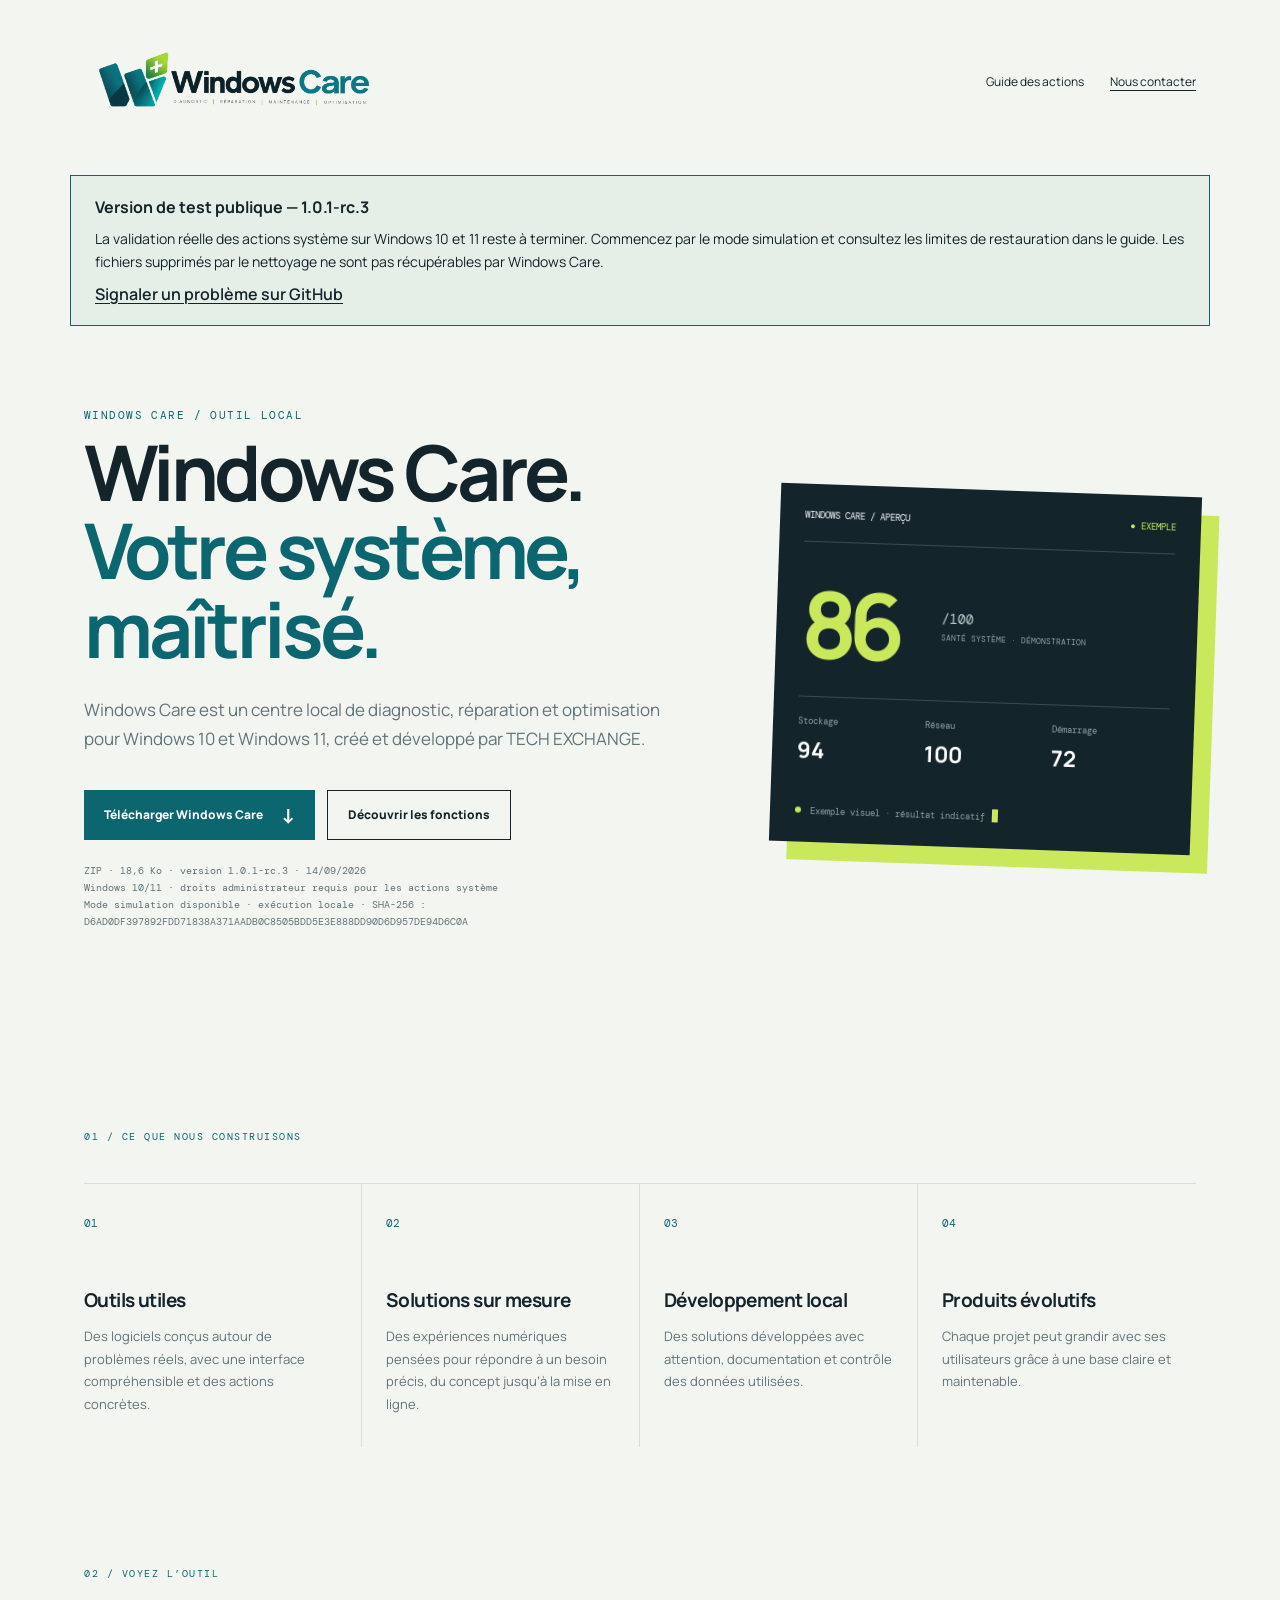
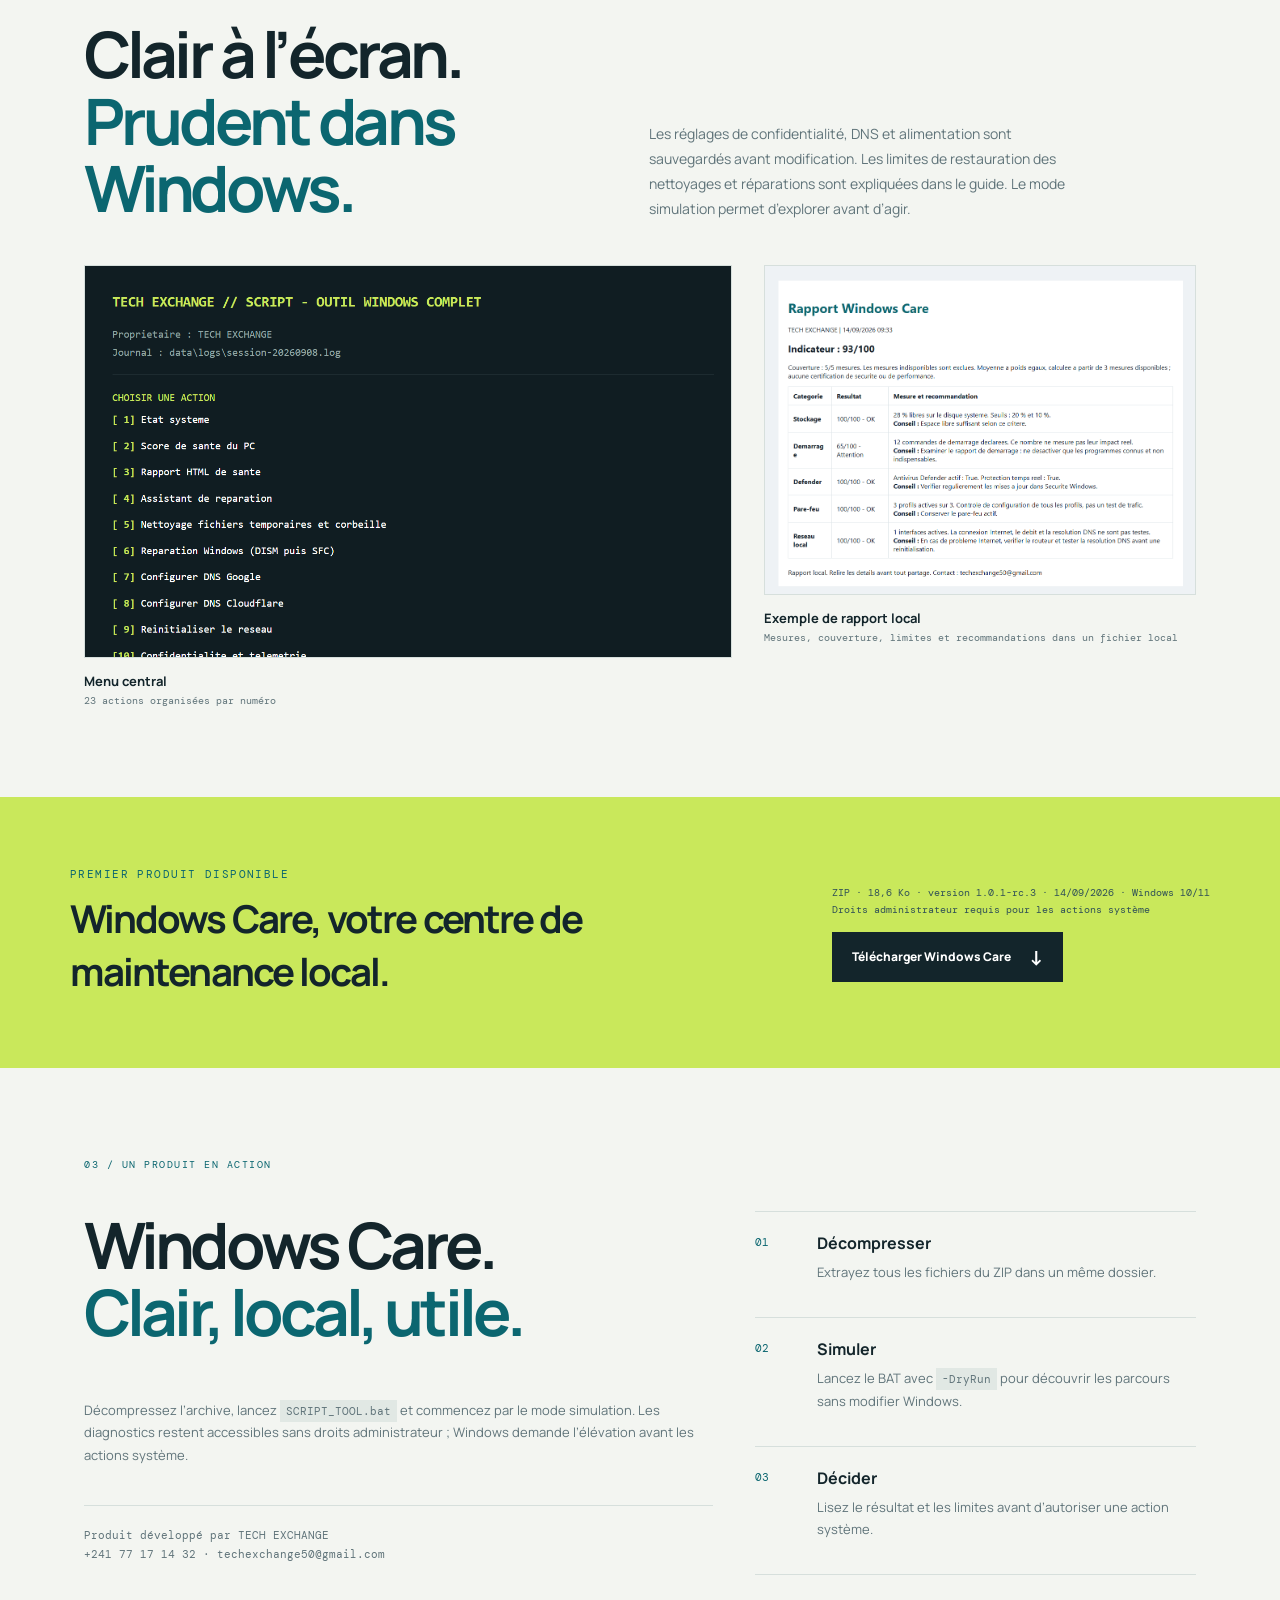
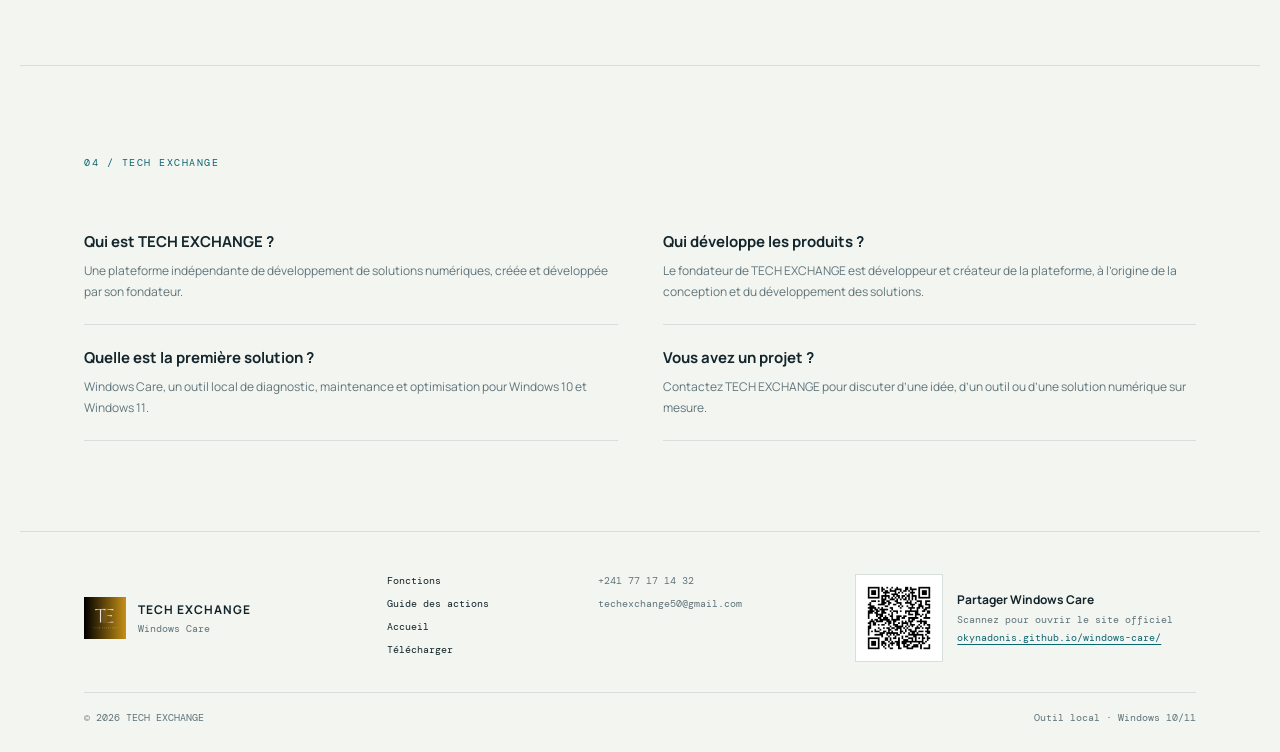
==== site/index.html @ 1942bf53 "Fiabiliser les parcours et publier Windows Care rc.3" ====
<!doctype html>
<html lang="fr">
<head>
  <meta charset="utf-8">
  <meta name="viewport" content="width=device-width, initial-scale=1">
  <meta name="description" content="TECH EXCHANGE, plateforme de developpement de solutions numeriques creee par un developpeur independant.">
  <link rel="icon" type="image/png" href="assets/TE.png">
  <title>Windows Care | TECH EXCHANGE</title>
  <link rel="stylesheet" href="styles.css">
</head>
<body>
  <header class="topbar">
    <a class="brand app-brand" href="#top" aria-label="Windows Care accueil"><img class="windows-care-logo" src="assets/windowscarelogobck.png" alt="Windows Care — Diagnostic, réparation, maintenance, optimisation" width="2097" height="750"></a>
    <nav class="top-nav" aria-label="Navigation principale"><a href="guide.html">Guide des actions</a><a class="contact" href="mailto:techexchange50@gmail.com">Nous contacter</a></nav>
  </header>
  <aside class="release-notice" aria-label="Statut de la version">
    <strong>Version de test publique — 1.0.1-rc.3</strong>
    <p>La validation réelle des actions système sur Windows 10 et 11 reste à terminer. Commencez par le mode simulation et consultez les limites de restauration dans le guide. Les fichiers supprimés par le nettoyage ne sont pas récupérables par Windows Care.</p>
    <a href="https://github.com/OkynAdonis/windows-care/issues/new">Signaler un problème sur GitHub</a>
  </aside>
  <main id="top">
    <section class="hero">
      <div class="hero-copy">
        <p class="eyebrow">Windows Care / outil local</p>
        <h1>Windows Care.<br><em>Votre système, maîtrisé.</em></h1>
        <p class="intro">Windows Care est un centre local de diagnostic, réparation et optimisation pour Windows 10 et Windows 11, créé et développé par TECH EXCHANGE.</p>
        <div class="actions">
          <a class="button primary download-button" href="SCRIPT_TOOL.zip" download data-download>Télécharger Windows Care <span>↓</span></a>
          <a class="button secondary" href="#features">Découvrir les fonctions</a>
        </div>
        <p class="download-meta"><span data-release>ZIP · 18,6 Ko · version 1.0.1-rc.3 · 14/09/2026</span><br>Windows 10/11 · droits administrateur requis pour les actions système<br>Mode simulation disponible · exécution locale · SHA-256 : <code data-sha256>D6AD0DF397892FDD71838A371AADB0C8505BDD5E3E888DD90D6D957DE94D6C0A</code></p>
      </div>
      <div class="dashboard" aria-label="Aperçu du tableau de bord">
        <div class="dash-head"><span>WINDOWS CARE / APERÇU</span><b>● EXEMPLE</b></div>
        <div class="score"><strong data-score="86">86</strong><span>/100<br><small>SANTÉ SYSTÈME · DÉMONSTRATION</small></span></div>
        <div class="metrics"><div><span>Stockage</span><b>94</b></div><div><span>Réseau</span><b>100</b></div><div><span>Démarrage</span><b>72</b></div></div>
        <div class="dash-line"><i></i><span>Exemple visuel · résultat indicatif<b class="console-cursor" aria-hidden="true"></b></span></div>
      </div>
    </section>
    <section id="features" class="section">
      <div class="section-label">01 / Ce que nous construisons</div>
      <div class="feature-grid">
        <article><span class="number">01</span><h2>Outils utiles</h2><p>Des logiciels conçus autour de problèmes réels, avec une interface compréhensible et des actions concrètes.</p></article>
        <article><span class="number">02</span><h2>Solutions sur mesure</h2><p>Des expériences numériques pensées pour répondre à un besoin précis, du concept jusqu’à la mise en ligne.</p></article>
        <article><span class="number">03</span><h2>Développement local</h2><p>Des solutions développées avec attention, documentation et contrôle des données utilisées.</p></article>
        <article><span class="number">04</span><h2>Produits évolutifs</h2><p>Chaque projet peut grandir avec ses utilisateurs grâce à une base claire et maintenable.</p></article>
      </div>
    </section>
      <section class="section screenshots reveal">
      <div class="section-label">02 / Voyez l’outil</div>
      <div class="section-intro"><h2>Clair à l’écran.<br><em>Prudent dans Windows.</em></h2><p>Les réglages de confidentialité, DNS et alimentation sont sauvegardés avant modification. Les limites de restauration des nettoyages et réparations sont expliquées dans le guide. Le mode simulation permet d’explorer avant d’agir.</p></div>
      <div class="shots-grid">
        <figure class="shot shot-menu"><img src="assets/tool-menu.png" alt="Capture du menu vertical SCRIPT - Outil Windows"><figcaption><b>Menu central</b><span>23 actions organisées par numéro</span></figcaption></figure>
        <figure class="shot shot-report"><img src="assets/report-preview.png" alt="Exemple de rapport Windows Care affichant cinq mesures, un indicateur de 93 sur 100 et des recommandations" width="1063" height="819" loading="lazy" decoding="async"><figcaption><b>Exemple de rapport local</b><span>Mesures, couverture, limites et recommandations dans un fichier local</span></figcaption></figure>
      </div>
    </section>
    <section class="download-band">
      <div><p class="eyebrow">Premier produit disponible</p><h2>Windows Care, votre centre de maintenance local.</h2></div>
      <div><p class="download-meta dark-meta"><span data-release>ZIP · 18,6 Ko · version 1.0.1-rc.3 · 14/09/2026</span> · Windows 10/11<br>Droits administrateur requis pour les actions système</p><a class="button primary download-button" href="SCRIPT_TOOL.zip" download data-download>Télécharger Windows Care <span>↓</span></a></div>
    </section>
      <section class="section details reveal">
      <div class="section-label">03 / Un produit en action</div>
      <div class="details-content"><div><h2>Windows Care.<br><em>Clair, local, utile.</em></h2><p>Décompressez l’archive, lancez <code>SCRIPT_TOOL.bat</code> et commencez par le mode simulation. Les diagnostics restent accessibles sans droits administrateur ; Windows demande l’élévation avant les actions système.</p><p class="small">Produit développé par TECH EXCHANGE<br>+241 77 17 14 32 · techexchange50@gmail.com</p></div><ol class="start-steps" aria-label="Démarrer Windows Care en trois étapes"><li><span>01</span><div><strong>Décompresser</strong><p>Extrayez tous les fichiers du ZIP dans un même dossier.</p></div></li><li><span>02</span><div><strong>Simuler</strong><p>Lancez le BAT avec <code>-DryRun</code> pour découvrir les parcours sans modifier Windows.</p></div></li><li><span>03</span><div><strong>Décider</strong><p>Lisez le résultat et les limites avant d’autoriser une action système.</p></div></li></ol></div>
    </section>
    <section class="section faq">
      <div class="section-label">04 / TECH EXCHANGE</div>
      <div class="faq-grid">
        <div><h3>Qui est TECH EXCHANGE ?</h3><p>Une plateforme indépendante de développement de solutions numériques, créée et développée par son fondateur.</p></div>
        <div><h3>Qui développe les produits ?</h3><p>Le fondateur de TECH EXCHANGE est développeur et créateur de la plateforme, à l’origine de la conception et du développement des solutions.</p></div>
        <div><h3>Quelle est la première solution ?</h3><p>Windows Care, un outil local de diagnostic, maintenance et optimisation pour Windows 10 et Windows 11.</p></div>
        <div><h3>Vous avez un projet ?</h3><p>Contactez TECH EXCHANGE pour discuter d’une idée, d’un outil ou d’une solution numérique sur mesure.</p></div>
      </div>
    </section>
  </main>
    <footer><div class="footer-brand"><img src="assets/TE.png" alt="Logo TECH EXCHANGE"><div><strong>TECH EXCHANGE</strong><span>Windows Care</span></div></div><div class="footer-links"><a href="#features">Fonctions</a><a href="guide.html">Guide des actions</a><a href="#top">Accueil</a><a href="SCRIPT_TOOL.zip" download>Télécharger</a></div><div class="footer-contact"><a href="tel:+24177171432">+241 77 17 14 32</a><a href="mailto:techexchange50@gmail.com">techexchange50@gmail.com</a></div><div class="footer-qr"><a href="https://okynadonis.github.io/windows-care/" aria-label="Ouvrir le site officiel Windows Care"><img src="assets/windows-care-qr.png" alt="QR code vers le site officiel Windows Care" width="1000" height="1000" loading="lazy" decoding="async"></a><div><strong>Partager Windows Care</strong><span>Scannez pour ouvrir le site officiel</span><a href="https://okynadonis.github.io/windows-care/">okynadonis.github.io/windows-care/</a></div></div><div class="footer-bottom"><span>© 2026 TECH EXCHANGE</span><span>Outil local · Windows 10/11</span></div></footer>
    <script src="motion.js"></script>
</body>
</html>
---- site/styles.css ----
@import url('https://fonts.googleapis.com/css2?family=DM+Mono:wght@400;500&family=Manrope:wght@400;500;600;700;800&display=swap');

:root { --ink:#13252b; --muted:#60747a; --paper:#f3f5f1; --white:#fff; --teal:#0b6670; --lime:#c9e85b; --line:#d6dfdc; }
.release-notice { max-width:1140px; margin:12px auto; padding:20px 24px; border:1px solid var(--teal); background:#e6eee8; color:var(--ink); box-sizing:border-box; }
.release-notice p { font-size:14px; line-height:1.6; margin:10px 0; }
.release-notice a { font-weight:600; text-underline-offset:3px; }
@media (max-width:1240px) { .release-notice { margin:12px 5vw; } }
* { box-sizing:border-box; }
html { scroll-behavior:smooth; }
body { margin:0; background:var(--paper); color:var(--ink); font-family:Manrope, sans-serif; }
a { color:inherit; }
a:focus-visible, .button:focus-visible { outline:3px solid var(--ink); outline-offset:4px; box-shadow:0 0 0 3px var(--paper); }
.topbar { align-items:center; display:flex; justify-content:space-between; margin:auto; max-width:1240px; padding:28px 5vw; }
.brand { align-items:center; display:flex; font-size:13px; font-weight:800; gap:10px; letter-spacing:.08em; text-decoration:none; }
.app-brand { letter-spacing:.02em; }
.brand img { height:34px; object-fit:cover; width:34px; }
.app-brand { max-width:100%; }
.app-brand .windows-care-logo { display:block; width:300px; max-width:100%; height:auto; object-fit:contain; }
@media (max-width:470px) { .app-brand .windows-care-logo { width:240px; } }
.contact { border-bottom:1px solid var(--ink); font-size:12px; text-decoration:none; }
.top-nav { align-items:center; display:flex; gap:26px; }
.top-nav a { font-size:12px; text-decoration:none; }
.hero { align-items:center; display:grid; gap:8vw; grid-template-columns:minmax(0,1.05fr) minmax(300px,.75fr); margin:auto; max-width:1240px; min-height:680px; padding:70px 5vw 110px; }
.eyebrow, .section-label, .meta, code { font-family:'DM Mono', monospace; }
.eyebrow { color:var(--teal); font-size:11px; letter-spacing:.13em; text-transform:uppercase; }
h1, h2, p { margin-top:0; }
h1 { font-size:clamp(42px,6vw,82px); letter-spacing:-.05em; line-height:1.02; margin-bottom:28px; }
em { color:var(--teal); font-style:normal; }
.intro { color:var(--muted); font-size:17px; line-height:1.7; max-width:590px; }
.actions { display:flex; flex-wrap:wrap; gap:12px; margin:36px 0 22px; }
.button { align-items:center; display:inline-flex; font-size:12px; font-weight:800; gap:18px; justify-content:center; min-height:50px; max-width:100%; padding:12px 20px; text-align:center; text-decoration:none; overflow-wrap:anywhere; }
.button span { font-size:20px; line-height:0; }
.primary { background:var(--teal); color:var(--white); }
.primary:hover { background:#084d55; }
.secondary { border:1px solid var(--ink); }
.meta { color:var(--muted); font-size:10px; }
.download-meta { color:var(--muted); font-family:'DM Mono',monospace; font-size:10px; line-height:1.7; margin:16px 0 0; }
.dark-meta { color:#315157; margin:0 0 14px; }
.dashboard { background:var(--ink); box-shadow:18px 18px 0 var(--lime); color:var(--white); padding:25px; transform:rotate(2deg); }
.dashboard { animation: dashboard-in 900ms cubic-bezier(.2,.8,.2,1) both; }
.dash-head { border-bottom:1px solid #ffffff2b; display:flex; font-family:'DM Mono',monospace; font-size:9px; justify-content:space-between; padding-bottom:20px; }
.dash-head b { color:var(--lime); font-weight:400; }
.score { align-items:center; display:flex; gap:15px; padding:45px 0 35px; }
.score strong { color:var(--lime); font-size:92px; letter-spacing:-.1em; line-height:.8; }
.score strong { min-width:125px; }
.score span { color:#cad9d7; font-family:'DM Mono',monospace; font-size:13px; line-height:1.3; }
.score small { color:#8ba1a0; font-size:8px; }
.metrics { border-top:1px solid #ffffff2b; display:grid; gap:10px; grid-template-columns:repeat(3,1fr); padding-top:18px; }
.metrics div { display:flex; flex-direction:column; gap:8px; }
.metrics span, .dash-line { color:#8ba1a0; font-family:'DM Mono',monospace; font-size:9px; }
.metrics b { color:#fff; font-size:22px; }
.dash-line { align-items:center; display:flex; gap:9px; padding-top:38px; }
.dash-line i { background:var(--lime); border-radius:50%; height:6px; width:6px; }
.dash-line i { animation: signal 1.8s ease-in-out infinite; }
.console-cursor { animation:cursor-blink 1s steps(1) infinite; background:var(--lime); display:inline-block; height:13px; margin-left:7px; vertical-align:-2px; width:6px; }
.download-button.download-started { background:var(--ink); box-shadow:0 0 0 4px #c9e85b66; }
.js-motion .reveal { opacity:0; transform:translateY(24px); transition:opacity 700ms ease var(--reveal-delay, 0ms), transform 700ms ease var(--reveal-delay, 0ms); }
.js-motion .reveal.is-visible { opacity:1; transform:none; }
.button, .feature-grid article, .shot, .faq-grid div { transition:transform 320ms ease, border-color 320ms ease, background-color 320ms ease, color 320ms ease; }
.button:hover { transform:translateY(-3px); }
.feature-grid article { background:transparent; color:var(--ink); }
.feature-grid article:hover { border-color:transparent; transform:translateY(-5px); }
.feature-grid article:hover h2, .feature-grid article:hover p, .feature-grid article:hover .number { color:inherit; }
.feature-grid article:nth-child(1):hover { background:var(--teal); color:var(--white); }
.feature-grid article:nth-child(2):hover { background:var(--lime); color:var(--ink); }
.feature-grid article:nth-child(3):hover { background:var(--ink); color:var(--white); }
.feature-grid article:nth-child(4):hover { background:#e4b98a; color:var(--ink); }
.shot:hover { transform:translateY(-5px); }
.faq-grid div:hover { border-color:var(--teal); }
@keyframes dashboard-in { from { opacity:0; transform:translateY(22px) rotate(6deg); } to { opacity:1; transform:rotate(2deg); } }
@keyframes signal { 0%,100% { box-shadow:0 0 0 0 #c9e85b66; } 50% { box-shadow:0 0 0 7px #c9e85b00; } }
@keyframes cursor-blink { 0%,45% { opacity:1; } 46%,100% { opacity:0; } }
@keyframes score-fill { from { opacity:.4; } to { opacity:1; } }
.section { margin:auto; max-width:1240px; padding:90px 5vw; }
.section-label { color:var(--teal); font-size:10px; letter-spacing:.15em; margin-bottom:40px; text-transform:uppercase; }
.feature-grid { border-top:1px solid var(--line); display:grid; grid-template-columns:repeat(4,1fr); }
.feature-grid article { border-right:1px solid var(--line); min-height:230px; padding:26px 24px 18px 0; }
.feature-grid article:not(:first-child) { padding-left:24px; }
.feature-grid article:last-child { border:0; }
.number { color:var(--teal); font-family:'DM Mono',monospace; font-size:11px; }
.feature-grid h2 { font-size:19px; letter-spacing:-.03em; margin:55px 0 12px; }
.feature-grid p, .details p { color:var(--muted); font-size:13px; line-height:1.75; }
.screenshots { padding-top:30px; }
.section-intro { align-items:end; display:grid; gap:10vw; grid-template-columns:.8fr 1fr; margin-bottom:44px; }
.section-intro h2 { font-size:clamp(34px,5vw,64px); letter-spacing:-.06em; line-height:1.05; margin:0; }
.section-intro p { color:var(--muted); font-size:14px; line-height:1.8; margin:0; max-width:440px; }
.shots-grid { align-items:start; display:grid; gap:32px; grid-template-columns:1.2fr .8fr; }
.shot { margin:0; }
.shot img { background:var(--ink); border:1px solid var(--line); display:block; height:auto; width:100%; }
.shot-menu img { aspect-ratio:1.65; object-fit:cover; object-position:top; }
.shot-report img { aspect-ratio:1.31; object-fit:cover; object-position:top; }
.shot figcaption { display:flex; flex-direction:column; gap:4px; padding-top:14px; }
.shot figcaption b { font-size:13px; }
.shot figcaption span { color:var(--muted); font-family:'DM Mono',monospace; font-size:10px; }
.download-band { align-items:center; background:var(--lime); display:flex; gap:30px; justify-content:space-between; padding:70px max(5vw,calc((100% - 1140px)/2)); }
.download-band h2 { font-size:clamp(24px,3vw,40px); letter-spacing:-.05em; margin:0; max-width:650px; }
.download-band .primary { background:var(--ink); }
.download-band .download-meta { max-width:390px; }
.details { display:block; }
.details-content { display:grid; gap:42px; grid-template-columns:minmax(0,1fr) minmax(210px,.7fr); }
.details h2 { font-size:clamp(34px,5vw,64px); letter-spacing:-.06em; line-height:1.05; }
.details code { background:#e1e8e4; font-size:11px; padding:4px 6px; }
.details .small { border-top:1px solid var(--line); font-family:'DM Mono',monospace; font-size:11px; margin-top:38px; padding-top:20px; }
.start-steps { display:grid; gap:0; list-style:none; margin:0; padding:0; }
.start-steps li { align-items:start; border-top:1px solid var(--line); display:grid; gap:18px; grid-template-columns:44px 1fr; padding:20px 0; }
.start-steps li:last-child { border-bottom:1px solid var(--line); }
.start-steps > li > span { color:var(--teal); font-family:'DM Mono',monospace; font-size:11px; padding-top:3px; }
.start-steps strong { font-size:16px; }
.start-steps p { margin:7px 0 0; }
.faq { border-top:1px solid var(--line); }
.faq-grid { display:grid; gap:0 45px; grid-template-columns:1fr 1fr; }
.faq-grid div { border-bottom:1px solid var(--line); padding:22px 0; }
.faq-grid h3 { font-size:15px; margin:0 0 9px; }
.faq-grid p { color:var(--muted); font-size:12px; line-height:1.7; margin:0; }
.guide-hero { margin:auto; max-width:1240px; padding:95px 5vw 80px; }
.guide-hero h1 { max-width:850px; }
.guide-hero > p:not(.eyebrow) { color:var(--muted); font-size:16px; line-height:1.8; max-width:640px; }
.guide-hero .button { margin-top:18px; }
.guide-list { padding-top:35px; }
.guide-search { align-items:center; border-bottom:1px solid var(--line); display:flex; gap:20px; justify-content:space-between; margin-bottom:26px; padding-bottom:14px; }
.guide-search span { color:var(--teal); font-family:'DM Mono',monospace; font-size:10px; text-transform:uppercase; }
.guide-search input { background:transparent; border:0; color:var(--ink); font:13px Manrope,sans-serif; max-width:370px; outline:0; padding:8px 0; width:100%; }
.guide-search input:focus-visible { outline:2px solid var(--teal); outline-offset:5px; }
[hidden] { display:none !important; }
.search-status { color:var(--muted); font-size:13px; line-height:1.5; }
.action-list { border-top:1px solid var(--line); display:grid; gap:0 40px; grid-template-columns:1fr 1fr; }
.action-card { border-bottom:1px solid var(--line); display:grid; gap:22px; grid-template-columns:50px 1fr; padding:28px 0; }
.action-number { color:var(--teal); font-family:'DM Mono',monospace; font-size:13px; padding-top:4px; }
.action-card h2 { font-size:21px; letter-spacing:-.04em; margin:0 0 9px; }
.action-card p { color:var(--muted); font-size:13px; line-height:1.7; margin:0 0 15px; max-width:470px; }
.action-card small { color:var(--teal); font-family:'DM Mono',monospace; font-size:9px; letter-spacing:.08em; }
footer { border-top:1px solid var(--line); display:grid; font-family:'DM Mono',monospace; font-size:10px; gap:30px; grid-template-columns:1.2fr .8fr 1fr 1.5fr; margin:auto; max-width:1240px; padding:42px 5vw 28px; }
.footer-brand { align-items:center; display:flex; gap:12px; }
.footer-brand img { height:42px; object-fit:cover; width:42px; }
.footer-brand strong, .footer-brand span { display:block; }
.footer-brand strong { font-family:Manrope,sans-serif; font-size:12px; letter-spacing:.08em; }
.footer-brand span { color:var(--muted); margin-top:4px; }
.footer-links, .footer-contact { display:flex; flex-direction:column; gap:10px; }
.footer-links a, .footer-contact a { text-decoration:none; }
.footer-links a:hover, .footer-contact a:hover { color:var(--teal); }
.footer-contact { color:var(--muted); }
.footer-qr { align-items:center; display:flex; gap:14px; min-width:0; }
.footer-qr > a { background:#fff; border:1px solid var(--line); display:block; flex:0 0 88px; padding:5px; }
.footer-qr img { display:block; height:auto; width:100%; }
.footer-qr div { display:flex; flex-direction:column; gap:5px; min-width:0; }
.footer-qr strong { font-family:Manrope,sans-serif; font-size:12px; }
.footer-qr span { color:var(--muted); }
.footer-qr div a { color:var(--teal); overflow-wrap:anywhere; text-underline-offset:3px; }
.footer-bottom { border-top:1px solid var(--line); color:var(--muted); display:flex; grid-column:1 / -1; justify-content:space-between; padding-top:18px; }
@media (max-width:760px) { .top-nav { gap:12px; } .top-nav { flex-wrap:wrap; justify-content:flex-end; } .hero { display:block; min-height:0; padding-top:50px; } .dashboard { margin:70px 12px 20px 0; } .feature-grid { grid-template-columns:1fr 1fr; } .feature-grid article:nth-child(2) { border-right:0; } .feature-grid article:nth-child(3), .feature-grid article:nth-child(4) { border-top:1px solid var(--line); } .feature-grid article:nth-child(3) { padding-left:0; } .section-intro, .shots-grid { display:block; } .section-intro p { margin-top:24px; } .shot + .shot { margin-top:38px; } .download-band, .details { align-items:flex-start; display:block; } .download-band .button { margin-top:28px; } .details { padding-top:65px; } .details-content { display:block; } .guide-hero { padding-top:55px; } .action-list { display:block; } .action-card { grid-template-columns:40px 1fr; } footer { display:block; line-height:2; } .footer-links, .footer-contact, .footer-qr { margin-top:24px; } .footer-bottom { gap:6px; margin-top:24px; } }
@media (max-width:470px) { .topbar { padding-top:20px; } .contact { font-size:10px; } .feature-grid { display:block; } .feature-grid article, .feature-grid article:not(:first-child) { border-bottom:1px solid var(--line); border-right:0; min-height:0; padding:22px 0; } .feature-grid h2 { margin:25px 0 9px; } }
@media (prefers-reduced-motion: reduce) { html { scroll-behavior:auto; } *, *::before, *::after { animation-duration:.01ms !important; animation-iteration-count:1 !important; scroll-behavior:auto !important; transition-duration:.01ms !important; } .reveal { opacity:1; transform:none; } }

.download-meta code { overflow-wrap:anywhere; font-size:10px; }
/* Autoriser les contenus longs a se replier dans les grilles et flexboxes. */
.hero > *, .download-band > *, .action-card > *, footer > *, .topbar > * { min-width:0; }
.topbar { gap:20px; flex-wrap:wrap; }
.top-nav { flex-wrap:wrap; }
.footer-contact a, .details .small, .action-card h2, h1 { overflow-wrap:anywhere; }
@media (max-width:760px) {
  .guide-search { align-items:flex-start; flex-direction:column; gap:8px; }
  .guide-search input { max-width:none; min-width:0; font-size:16px; }
  .footer-bottom { flex-wrap:wrap; }
}
@media (max-width:470px) {
  .dashboard { padding:18px; transform:none; animation:none; box-shadow:8px 8px 0 var(--lime); margin-right:8px; }
  .score { gap:10px; }
  .score strong { font-size:72px; min-width:95px; }
  .dash-head { gap:12px; flex-wrap:wrap; }
  .top-nav a { padding:8px 0; }
}
@media (prefers-reduced-motion: reduce) {
  .js-motion .reveal { opacity:1; transform:none; transition:none; }
  .button:hover, .feature-grid article:hover, .shot:hover { transform:none; }
  .console-cursor, .dash-line i { animation:none; }
}
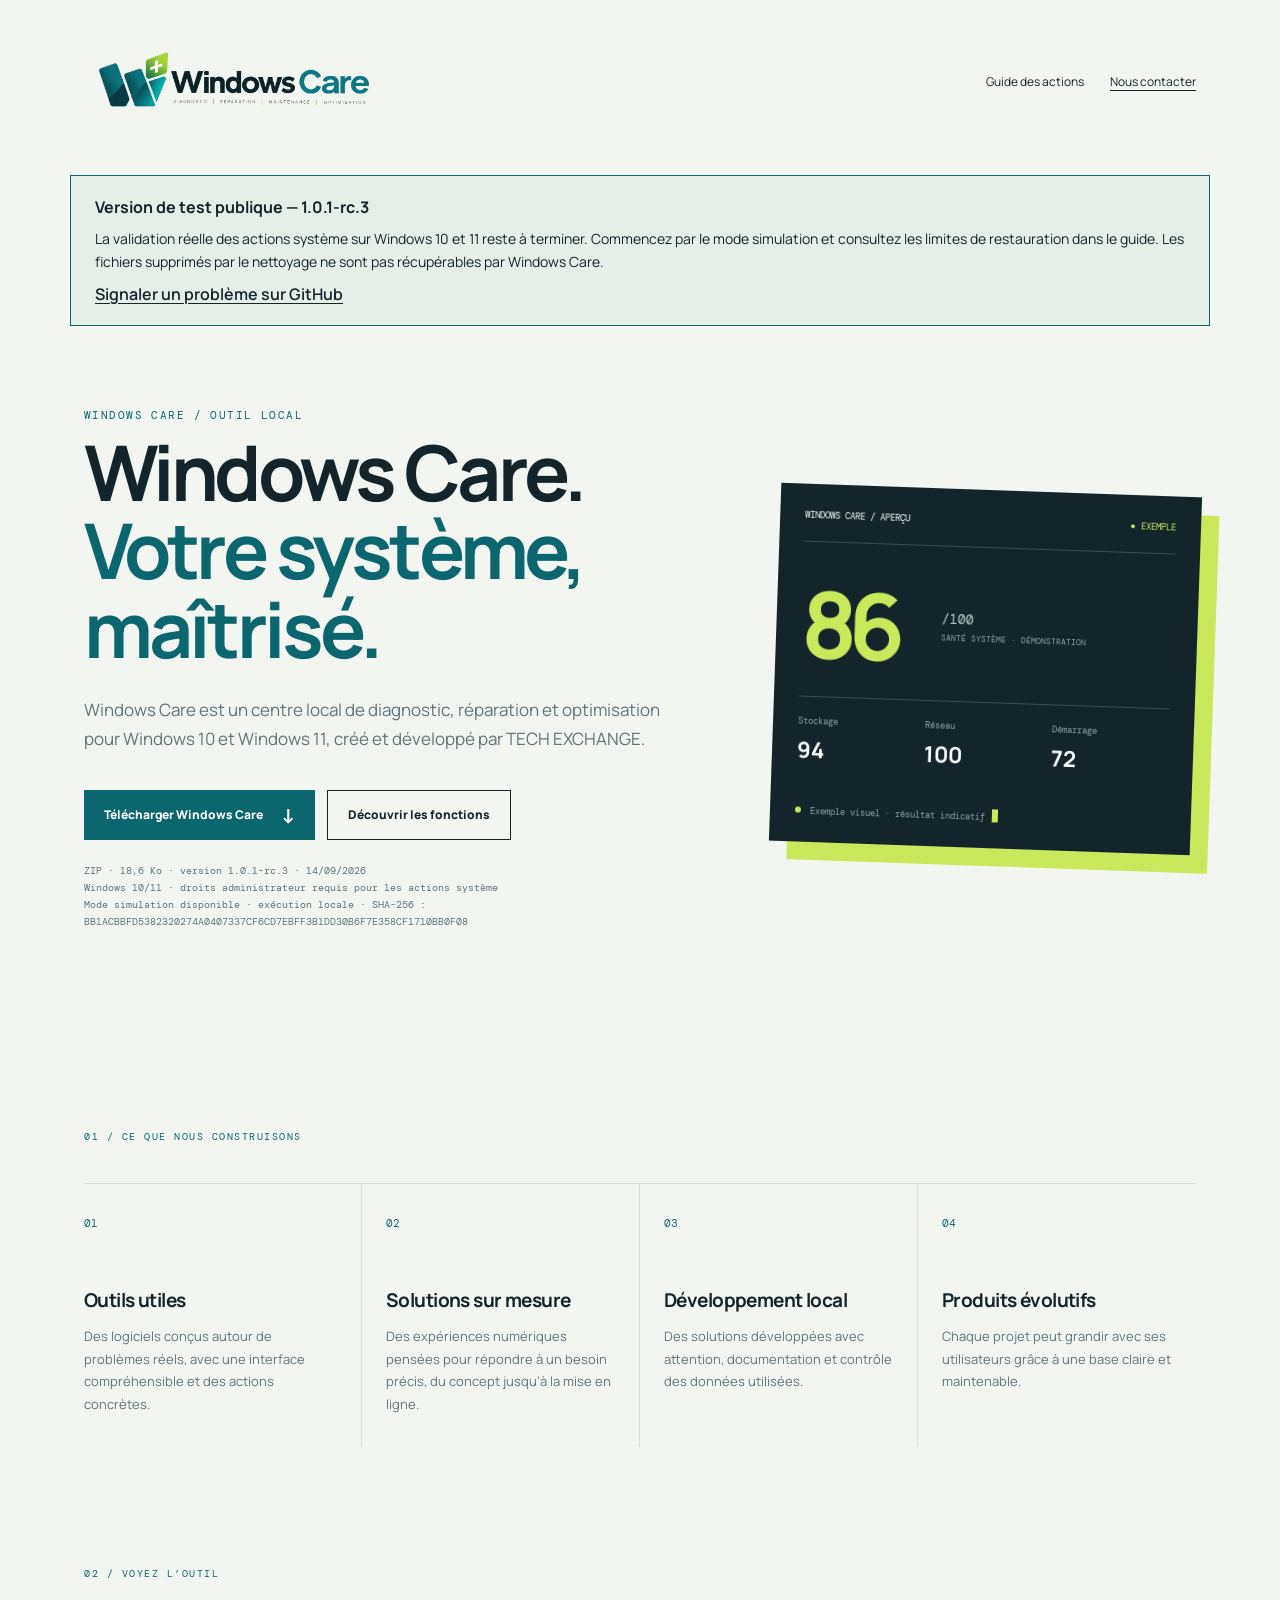
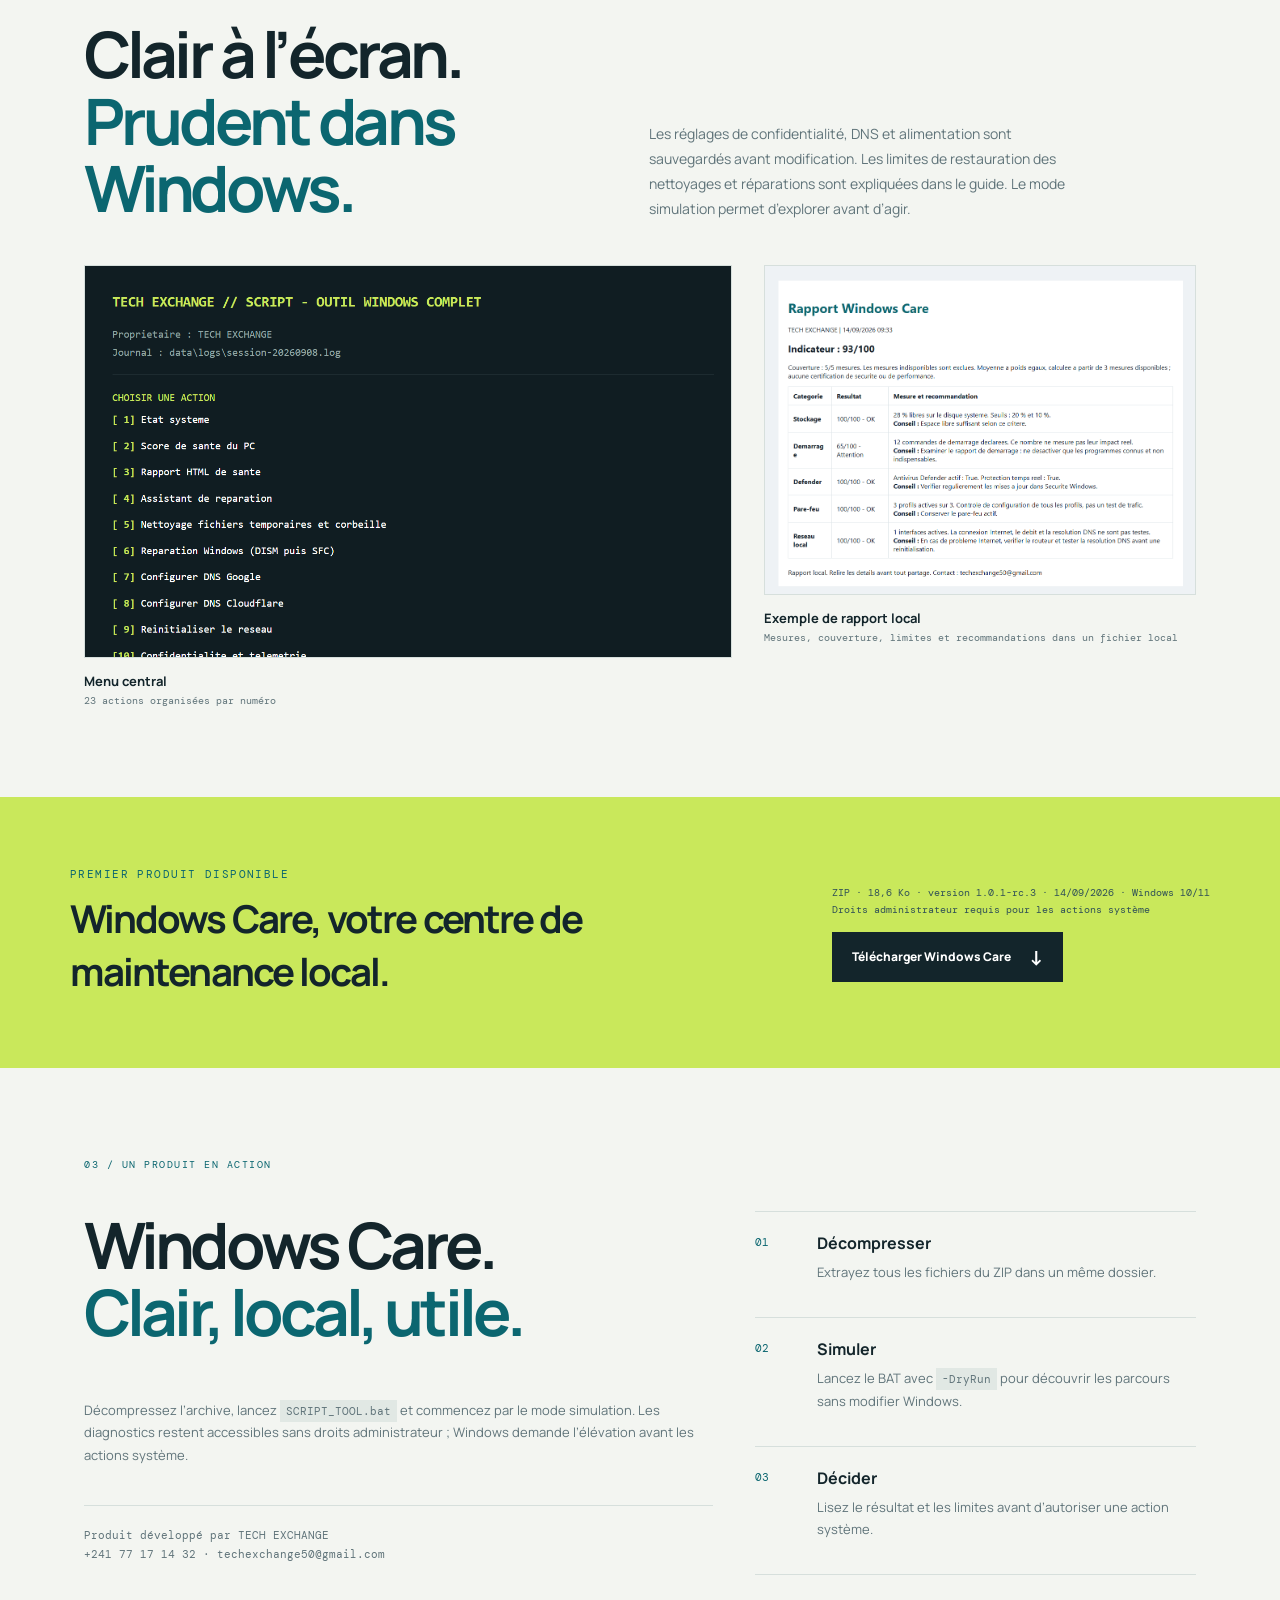
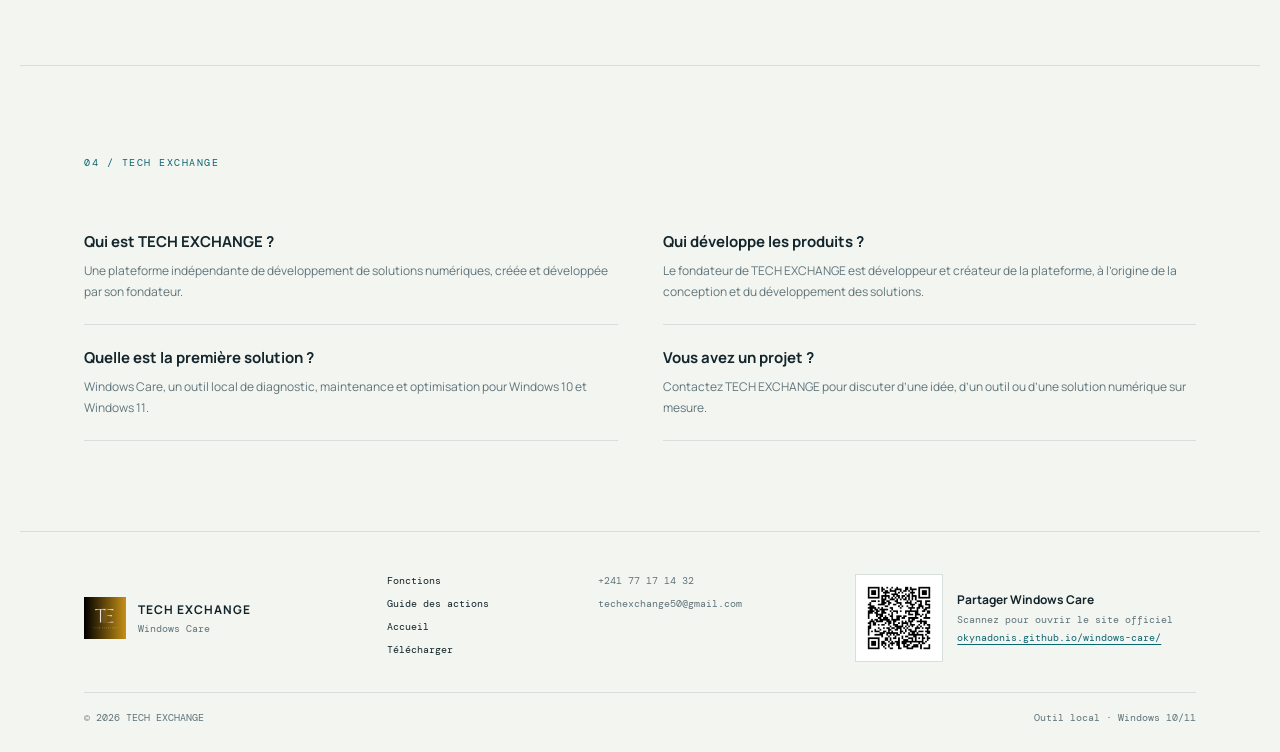
==== commit 253977e0: "Rendre l archive de publication reproductible" ====
--- a/site/index.html
+++ b/site/index.html
@@ -28,7 +28,7 @@
           <a class="button primary download-button" href="SCRIPT_TOOL.zip" download data-download>Télécharger Windows Care <span>↓</span></a>
           <a class="button secondary" href="#features">Découvrir les fonctions</a>
         </div>
-        <p class="download-meta"><span data-release>ZIP · 18,6 Ko · version 1.0.1-rc.3 · 14/09/2026</span><br>Windows 10/11 · droits administrateur requis pour les actions système<br>Mode simulation disponible · exécution locale · SHA-256 : <code data-sha256>D6AD0DF397892FDD71838A371AADB0C8505BDD5E3E888DD90D6D957DE94D6C0A</code></p>
+        <p class="download-meta"><span data-release>ZIP · 18,6 Ko · version 1.0.1-rc.3 · 14/09/2026</span><br>Windows 10/11 · droits administrateur requis pour les actions système<br>Mode simulation disponible · exécution locale · SHA-256 : <code data-sha256>BB1ACBBFD5382320274A0407337CF6CD7EBFF3B1DD30B6F7E358CF1710BB0F08</code></p>
       </div>
       <div class="dashboard" aria-label="Aperçu du tableau de bord">
         <div class="dash-head"><span>WINDOWS CARE / APERÇU</span><b>● EXEMPLE</b></div>
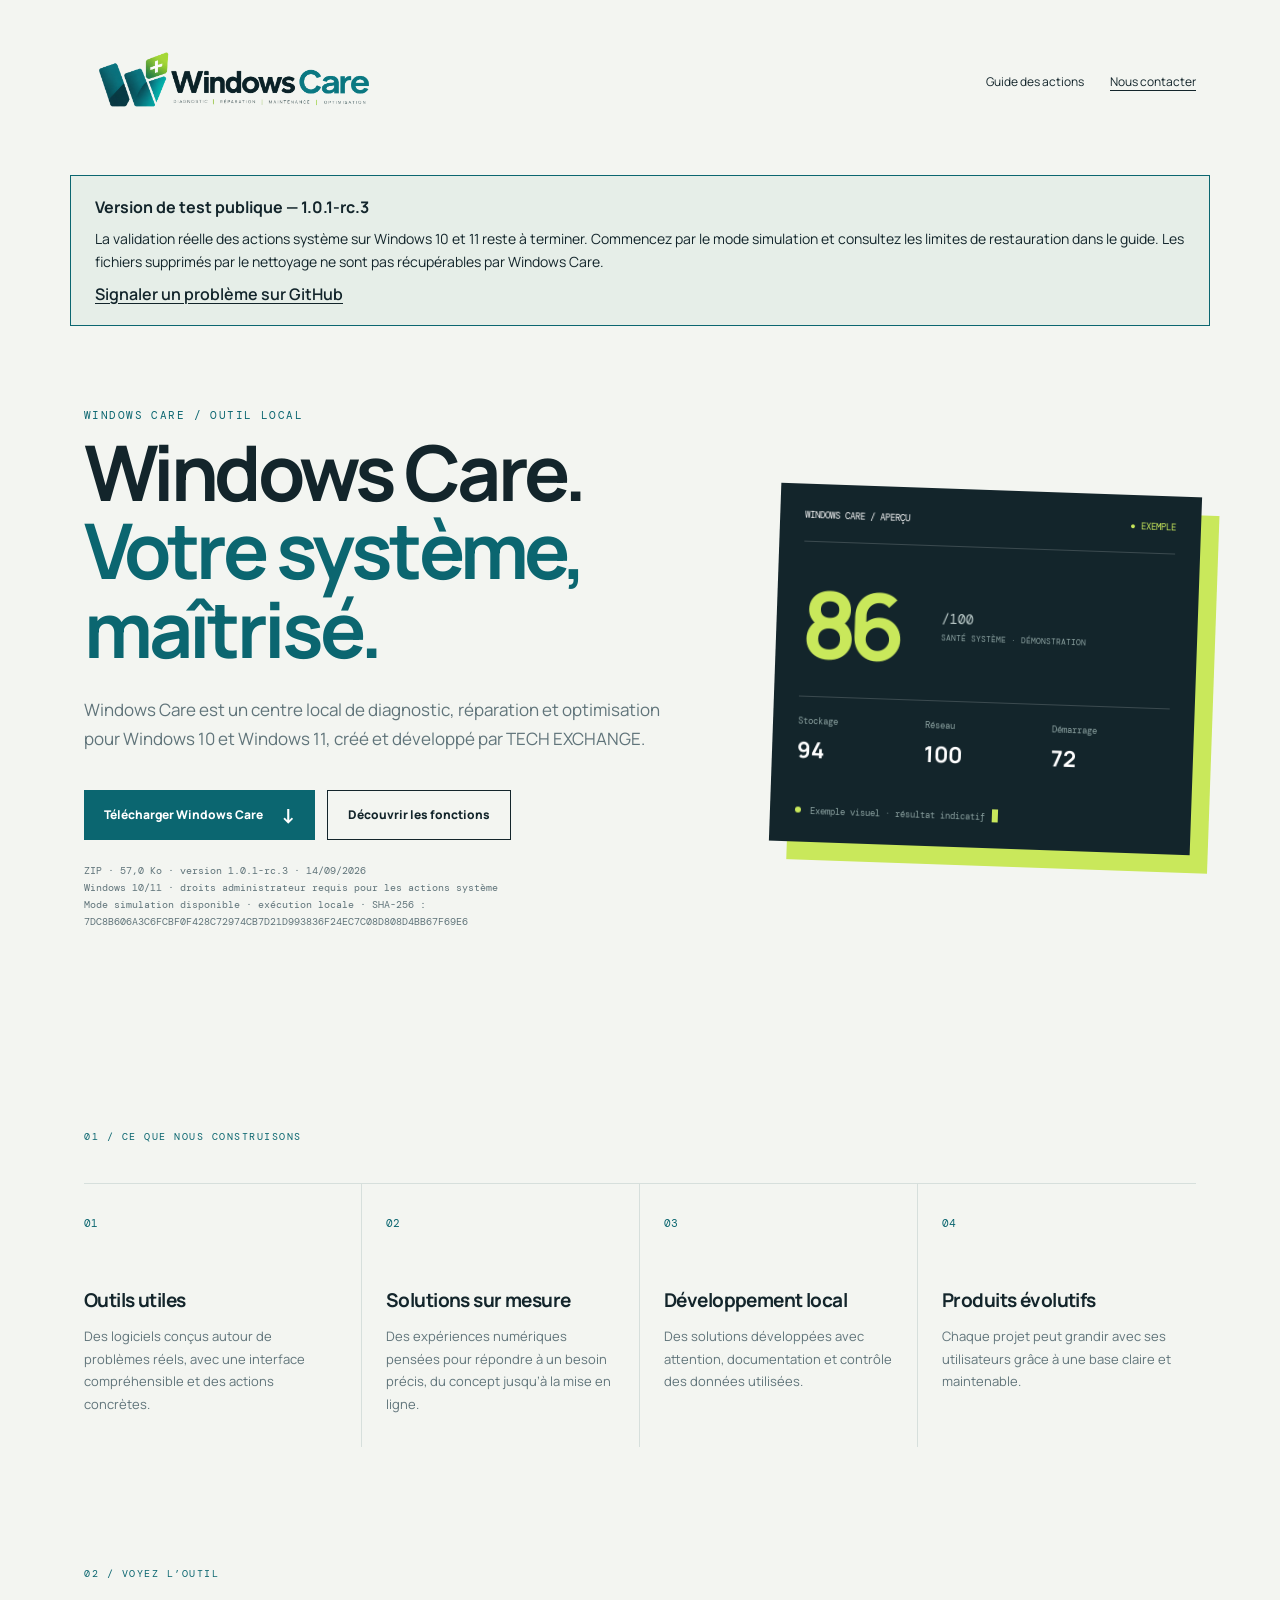
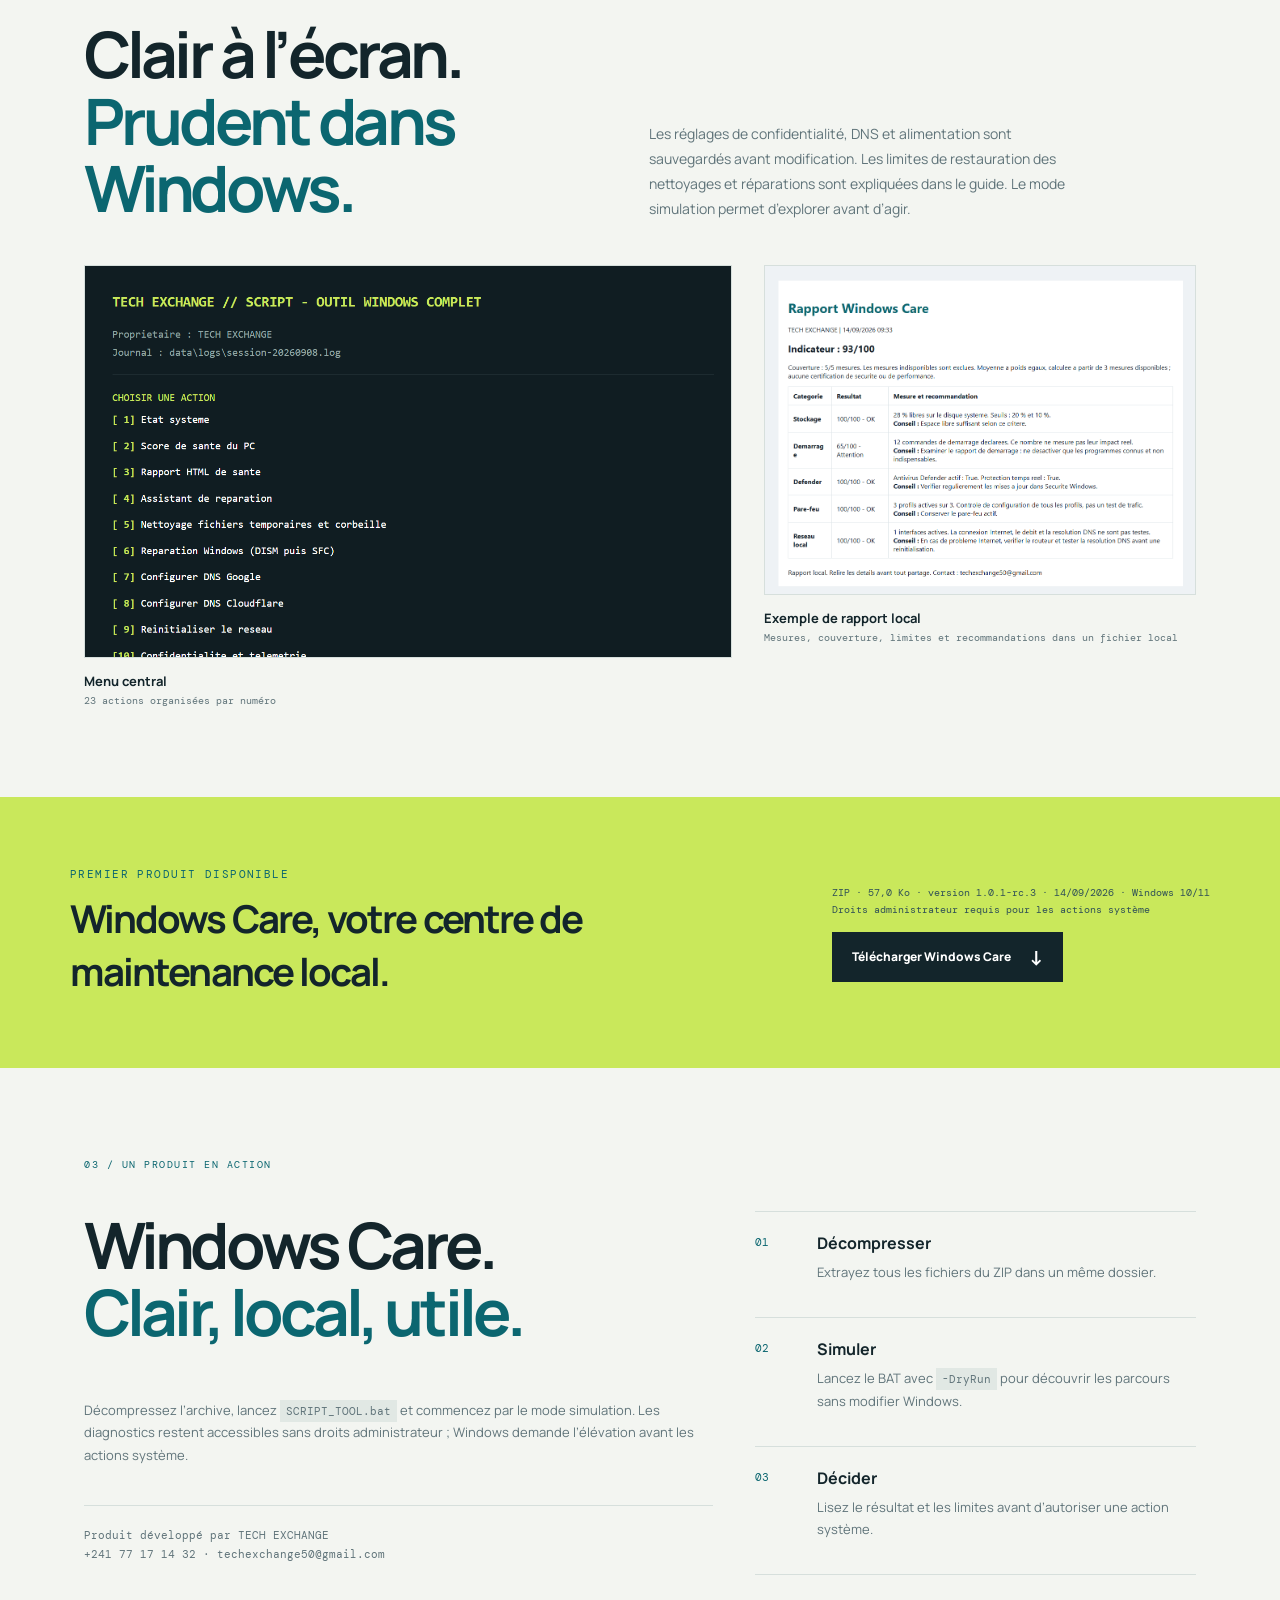
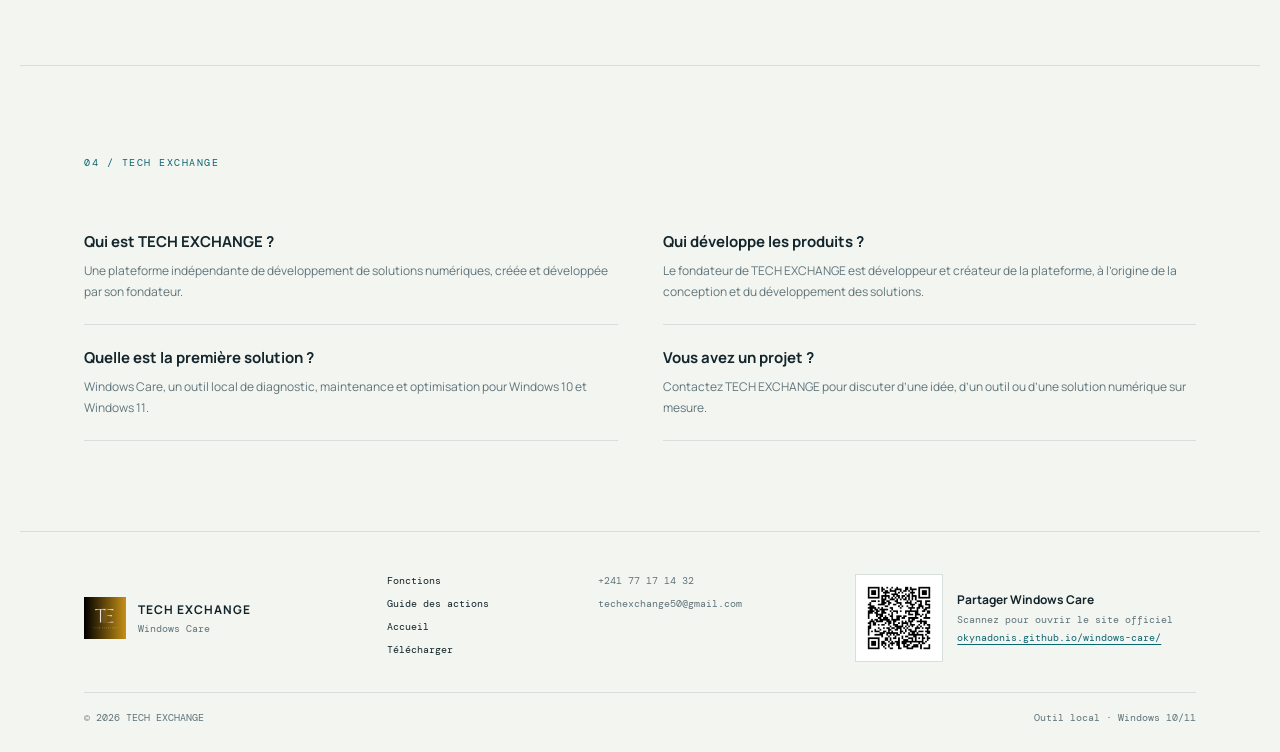
==== commit 966a6988: "Normaliser le paquet sur toutes les machines" ====
--- a/site/index.html
+++ b/site/index.html
@@ -28,7 +28,7 @@
           <a class="button primary download-button" href="SCRIPT_TOOL.zip" download data-download>Télécharger Windows Care <span>↓</span></a>
           <a class="button secondary" href="#features">Découvrir les fonctions</a>
         </div>
-        <p class="download-meta"><span data-release>ZIP · 18,6 Ko · version 1.0.1-rc.3 · 14/09/2026</span><br>Windows 10/11 · droits administrateur requis pour les actions système<br>Mode simulation disponible · exécution locale · SHA-256 : <code data-sha256>BB1ACBBFD5382320274A0407337CF6CD7EBFF3B1DD30B6F7E358CF1710BB0F08</code></p>
+        <p class="download-meta"><span data-release>ZIP · 57,0 Ko · version 1.0.1-rc.3 · 14/09/2026</span><br>Windows 10/11 · droits administrateur requis pour les actions système<br>Mode simulation disponible · exécution locale · SHA-256 : <code data-sha256>7DC8B606A3C6FCBF0F428C72974CB7D21D993836F24EC7C08D808D4BB67F69E6</code></p>
       </div>
       <div class="dashboard" aria-label="Aperçu du tableau de bord">
         <div class="dash-head"><span>WINDOWS CARE / APERÇU</span><b>● EXEMPLE</b></div>
@@ -56,7 +56,7 @@
     </section>
     <section class="download-band">
       <div><p class="eyebrow">Premier produit disponible</p><h2>Windows Care, votre centre de maintenance local.</h2></div>
-      <div><p class="download-meta dark-meta"><span data-release>ZIP · 18,6 Ko · version 1.0.1-rc.3 · 14/09/2026</span> · Windows 10/11<br>Droits administrateur requis pour les actions système</p><a class="button primary download-button" href="SCRIPT_TOOL.zip" download data-download>Télécharger Windows Care <span>↓</span></a></div>
+      <div><p class="download-meta dark-meta"><span data-release>ZIP · 57,0 Ko · version 1.0.1-rc.3 · 14/09/2026</span> · Windows 10/11<br>Droits administrateur requis pour les actions système</p><a class="button primary download-button" href="SCRIPT_TOOL.zip" download data-download>Télécharger Windows Care <span>↓</span></a></div>
     </section>
       <section class="section details reveal">
       <div class="section-label">03 / Un produit en action</div>
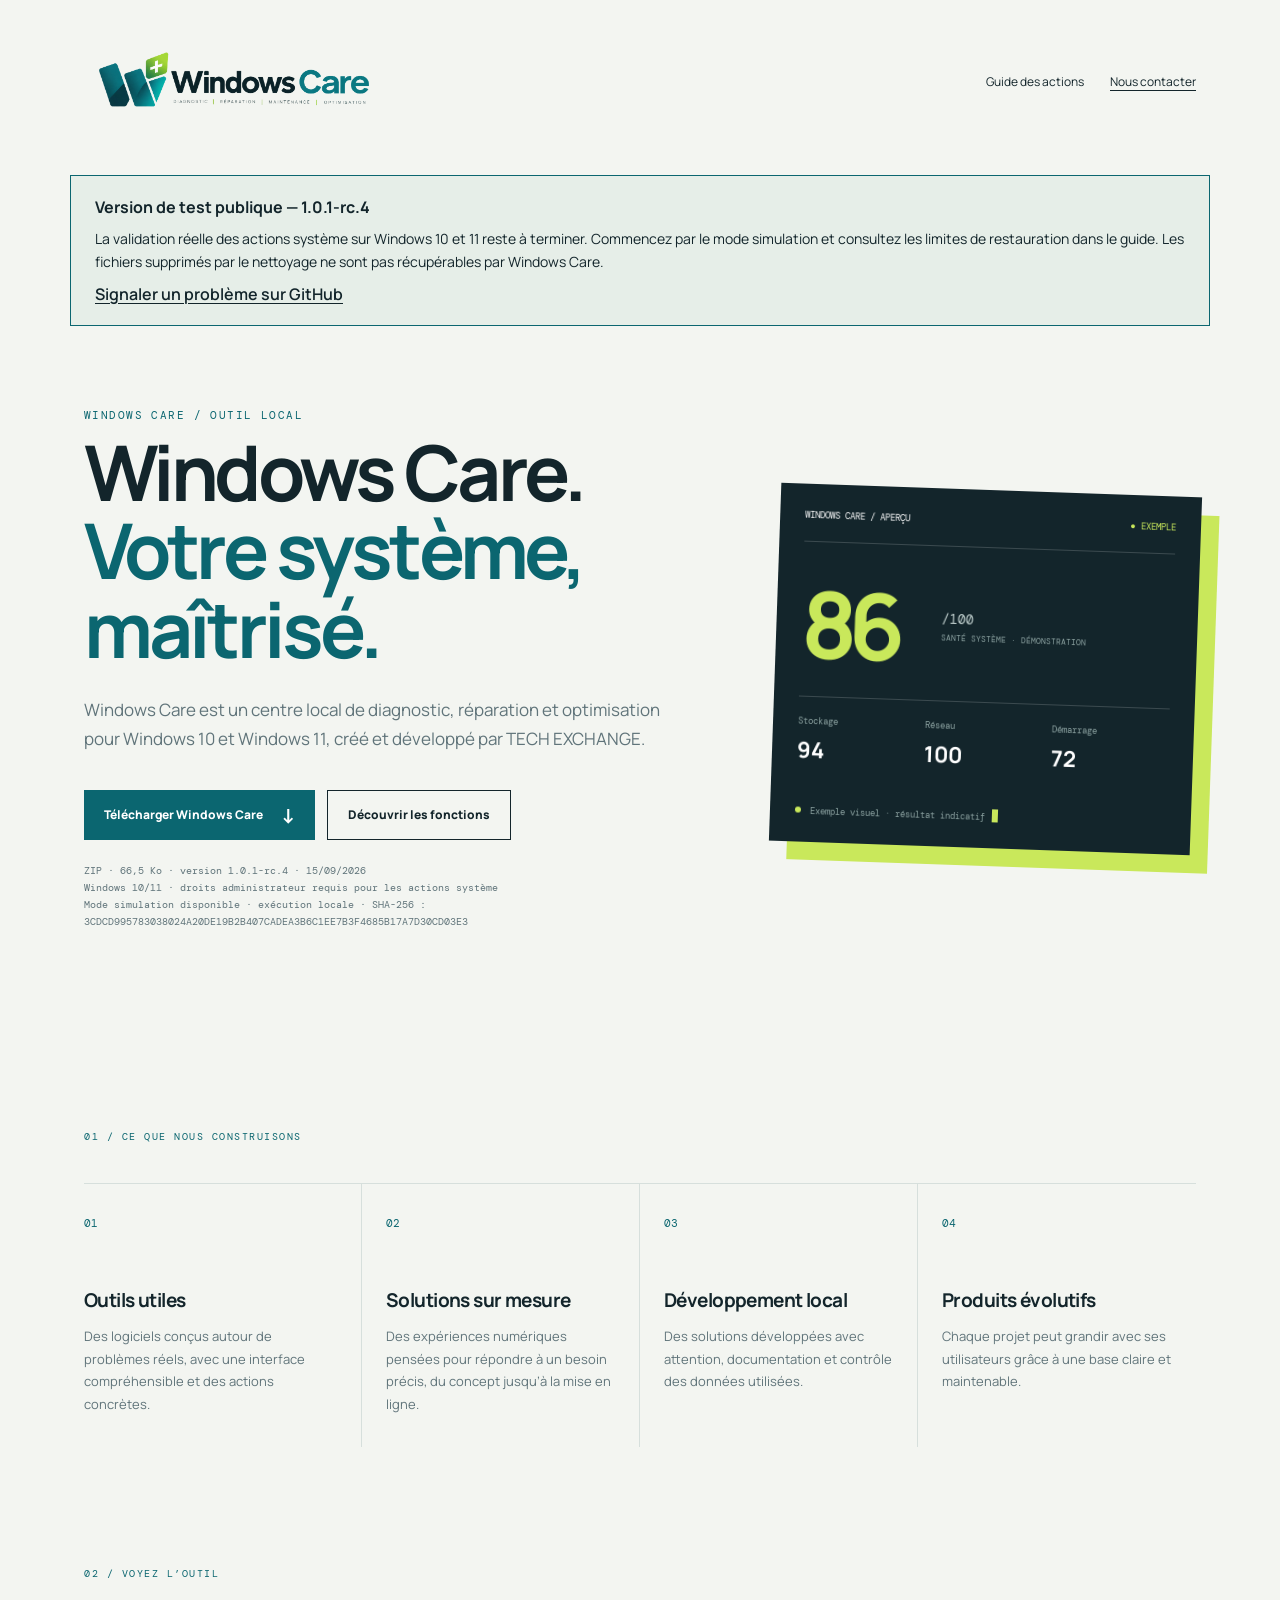
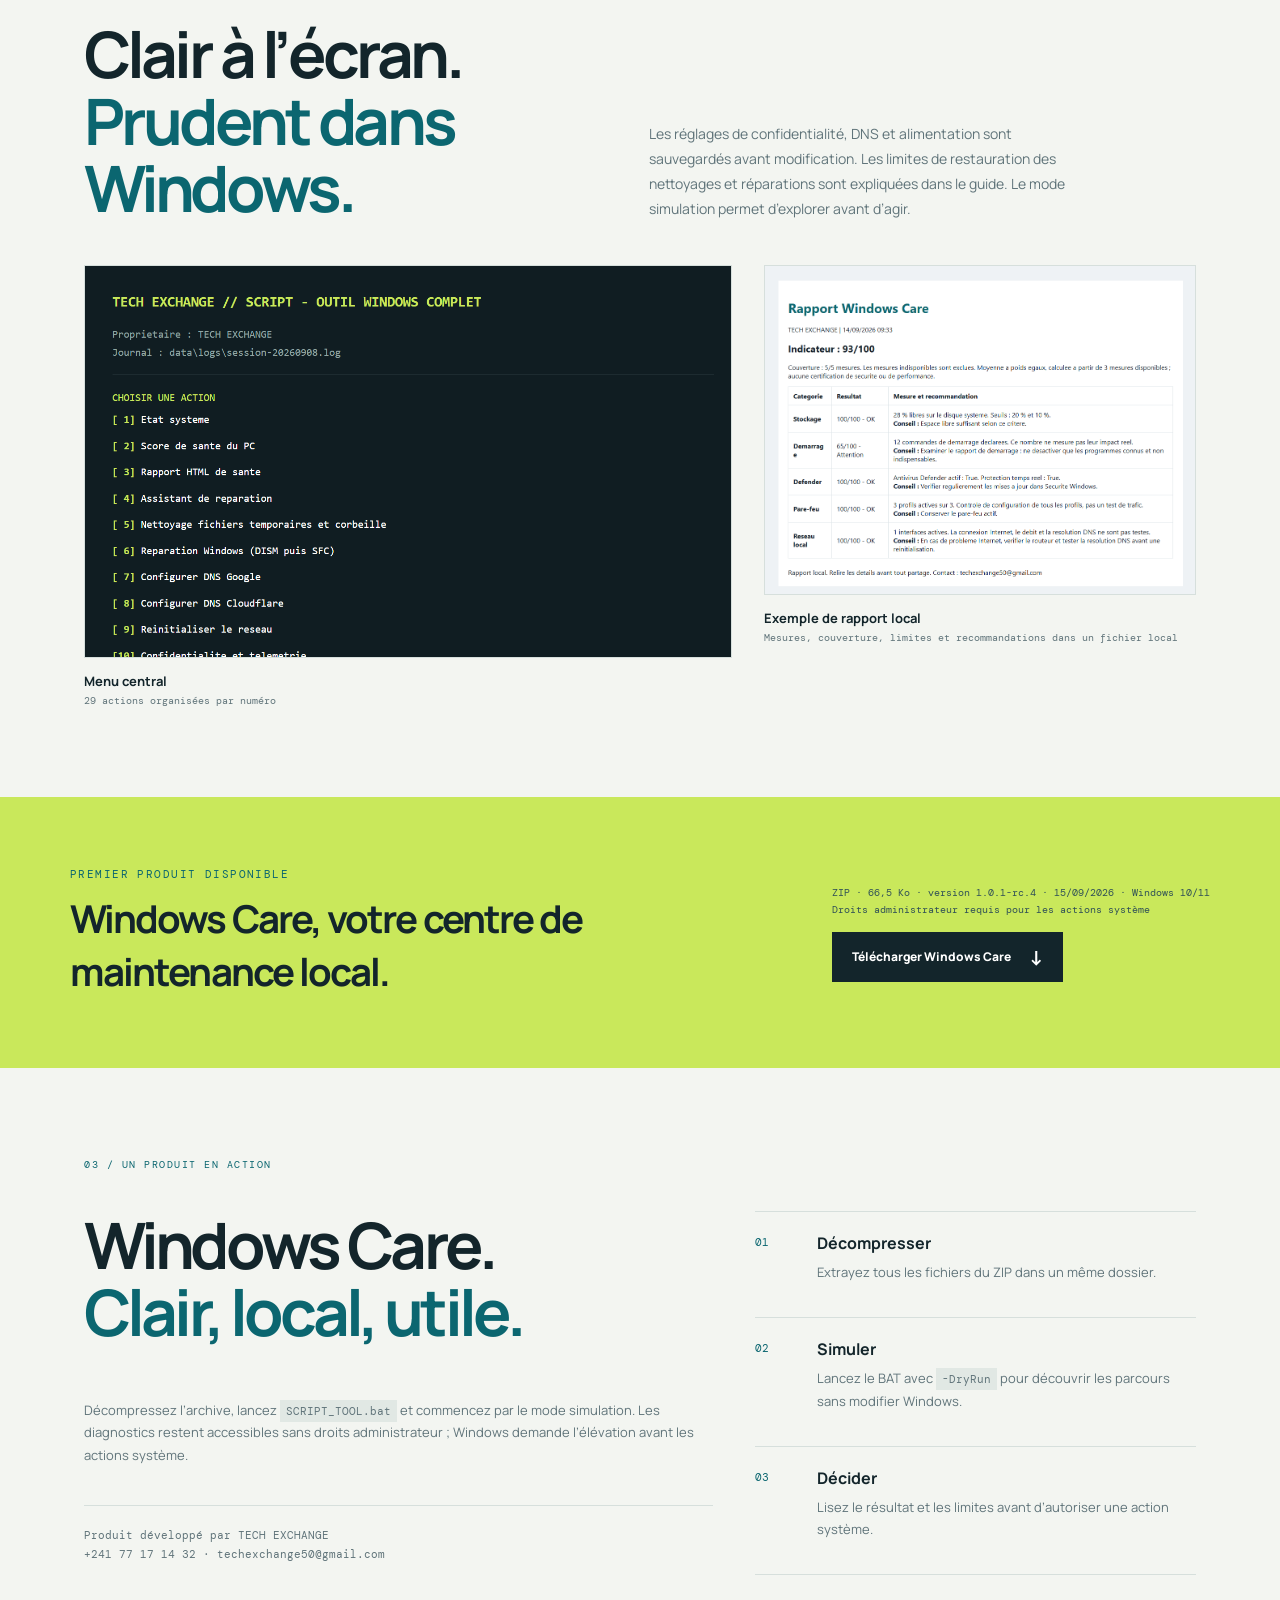
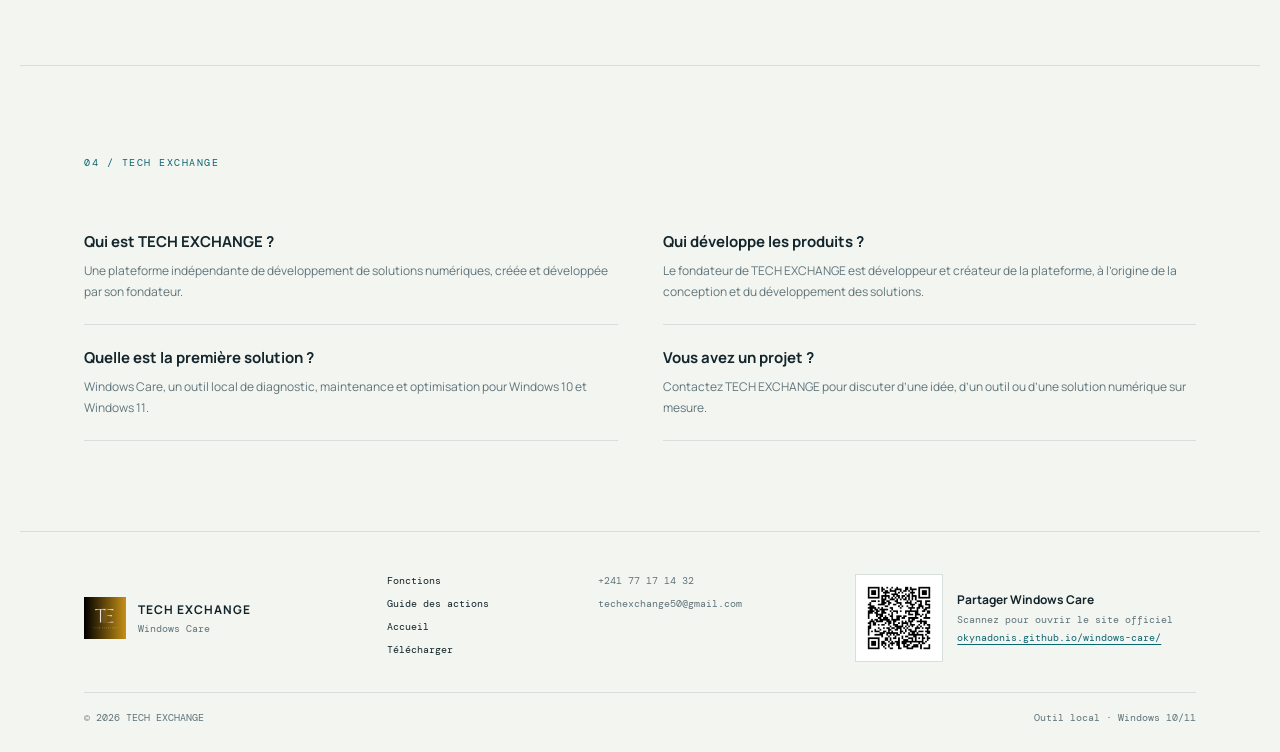
==== commit 37b02069: "Ajouter les diagnostics d assistance Windows Care rc.4" ====
--- a/site/index.html
+++ b/site/index.html
@@ -14,7 +14,7 @@
     <nav class="top-nav" aria-label="Navigation principale"><a href="guide.html">Guide des actions</a><a class="contact" href="mailto:techexchange50@gmail.com">Nous contacter</a></nav>
   </header>
   <aside class="release-notice" aria-label="Statut de la version">
-    <strong>Version de test publique — 1.0.1-rc.3</strong>
+    <strong>Version de test publique — 1.0.1-rc.4</strong>
     <p>La validation réelle des actions système sur Windows 10 et 11 reste à terminer. Commencez par le mode simulation et consultez les limites de restauration dans le guide. Les fichiers supprimés par le nettoyage ne sont pas récupérables par Windows Care.</p>
     <a href="https://github.com/OkynAdonis/windows-care/issues/new">Signaler un problème sur GitHub</a>
   </aside>
@@ -28,7 +28,7 @@
           <a class="button primary download-button" href="SCRIPT_TOOL.zip" download data-download>Télécharger Windows Care <span>↓</span></a>
           <a class="button secondary" href="#features">Découvrir les fonctions</a>
         </div>
-        <p class="download-meta"><span data-release>ZIP · 57,0 Ko · version 1.0.1-rc.3 · 14/09/2026</span><br>Windows 10/11 · droits administrateur requis pour les actions système<br>Mode simulation disponible · exécution locale · SHA-256 : <code data-sha256>7DC8B606A3C6FCBF0F428C72974CB7D21D993836F24EC7C08D808D4BB67F69E6</code></p>
+        <p class="download-meta"><span data-release>ZIP · 66,5 Ko · version 1.0.1-rc.4 · 15/09/2026</span><br>Windows 10/11 · droits administrateur requis pour les actions système<br>Mode simulation disponible · exécution locale · SHA-256 : <code data-sha256>3CDCD995783038024A20DE19B2B407CADEA3B6C1EE7B3F4685B17A7D30CD03E3</code></p>
       </div>
       <div class="dashboard" aria-label="Aperçu du tableau de bord">
         <div class="dash-head"><span>WINDOWS CARE / APERÇU</span><b>● EXEMPLE</b></div>
@@ -50,13 +50,13 @@
       <div class="section-label">02 / Voyez l’outil</div>
       <div class="section-intro"><h2>Clair à l’écran.<br><em>Prudent dans Windows.</em></h2><p>Les réglages de confidentialité, DNS et alimentation sont sauvegardés avant modification. Les limites de restauration des nettoyages et réparations sont expliquées dans le guide. Le mode simulation permet d’explorer avant d’agir.</p></div>
       <div class="shots-grid">
-        <figure class="shot shot-menu"><img src="assets/tool-menu.png" alt="Capture du menu vertical SCRIPT - Outil Windows"><figcaption><b>Menu central</b><span>23 actions organisées par numéro</span></figcaption></figure>
+        <figure class="shot shot-menu"><img src="assets/tool-menu.png" alt="Capture du menu vertical SCRIPT - Outil Windows"><figcaption><b>Menu central</b><span>29 actions organisées par numéro</span></figcaption></figure>
         <figure class="shot shot-report"><img src="assets/report-preview.png" alt="Exemple de rapport Windows Care affichant cinq mesures, un indicateur de 93 sur 100 et des recommandations" width="1063" height="819" loading="lazy" decoding="async"><figcaption><b>Exemple de rapport local</b><span>Mesures, couverture, limites et recommandations dans un fichier local</span></figcaption></figure>
       </div>
     </section>
     <section class="download-band">
       <div><p class="eyebrow">Premier produit disponible</p><h2>Windows Care, votre centre de maintenance local.</h2></div>
-      <div><p class="download-meta dark-meta"><span data-release>ZIP · 57,0 Ko · version 1.0.1-rc.3 · 14/09/2026</span> · Windows 10/11<br>Droits administrateur requis pour les actions système</p><a class="button primary download-button" href="SCRIPT_TOOL.zip" download data-download>Télécharger Windows Care <span>↓</span></a></div>
+      <div><p class="download-meta dark-meta"><span data-release>ZIP · 66,5 Ko · version 1.0.1-rc.4 · 15/09/2026</span> · Windows 10/11<br>Droits administrateur requis pour les actions système</p><a class="button primary download-button" href="SCRIPT_TOOL.zip" download data-download>Télécharger Windows Care <span>↓</span></a></div>
     </section>
       <section class="section details reveal">
       <div class="section-label">03 / Un produit en action</div>
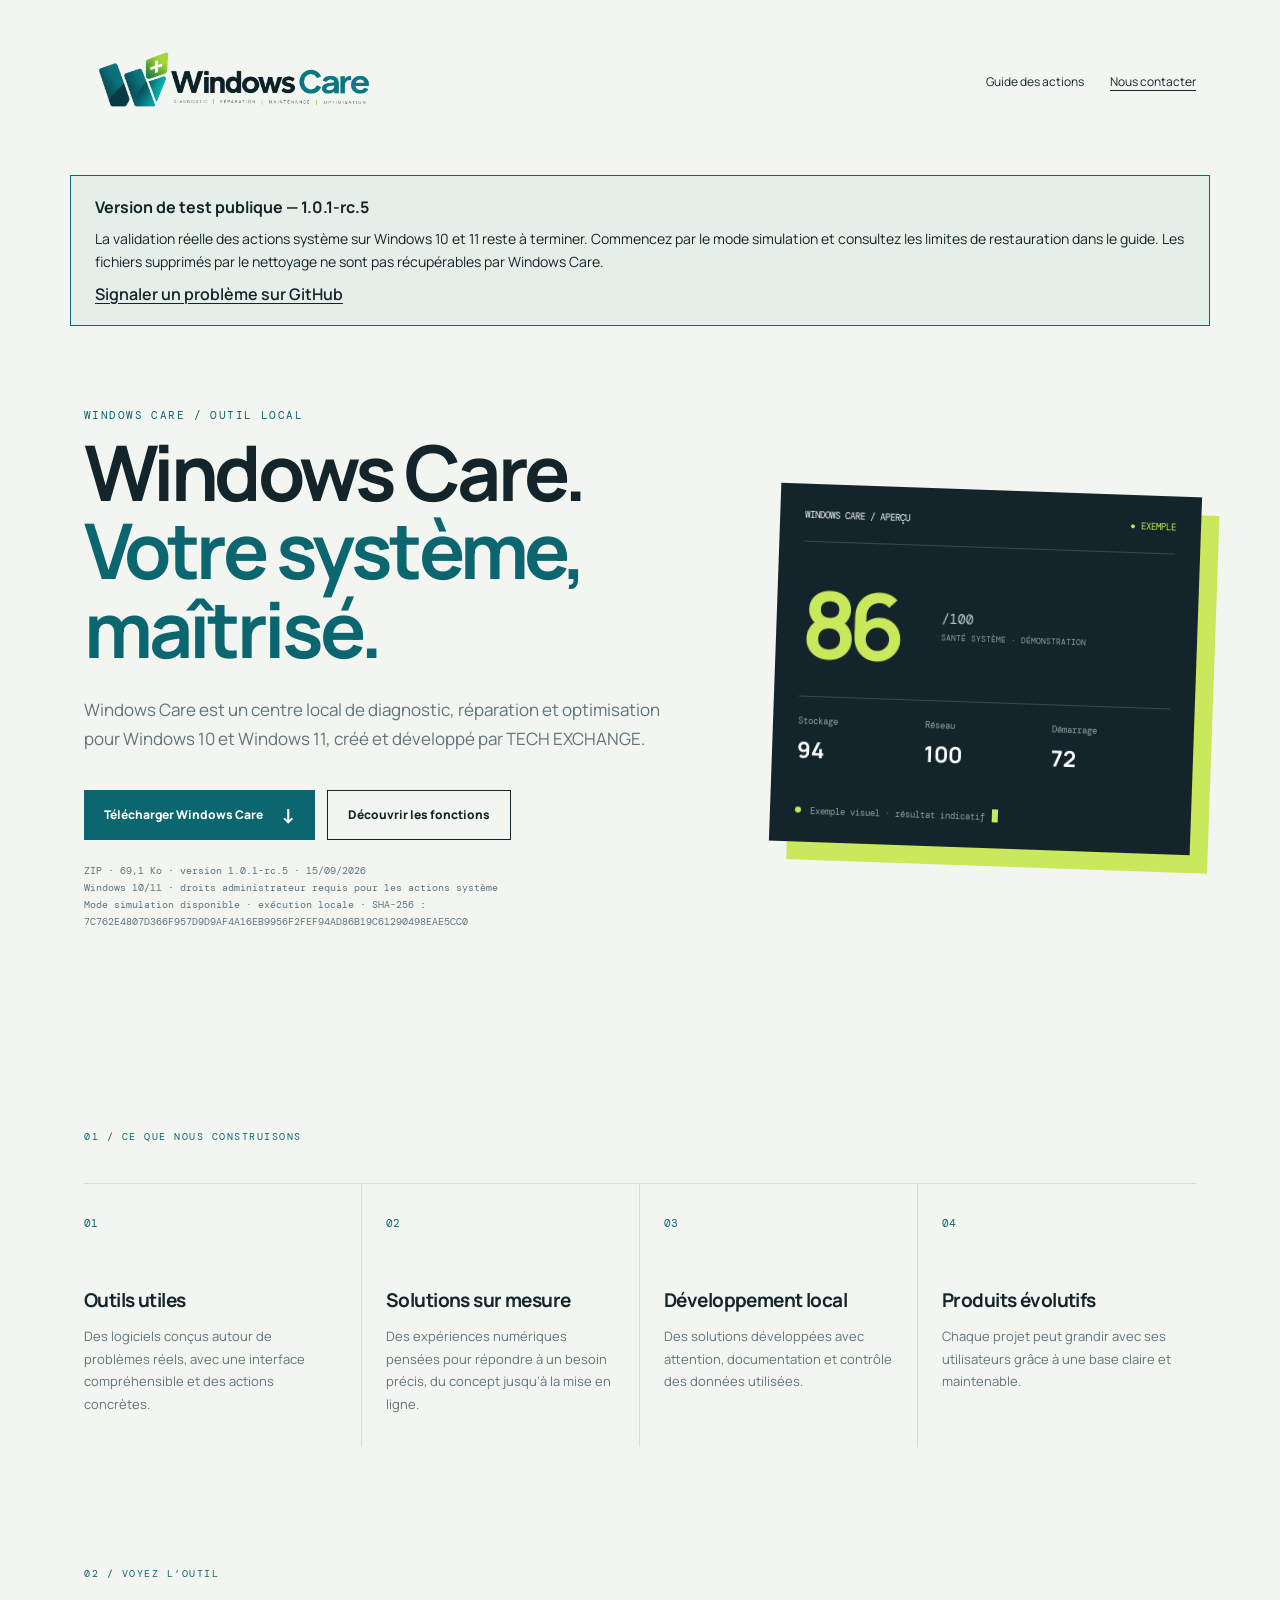
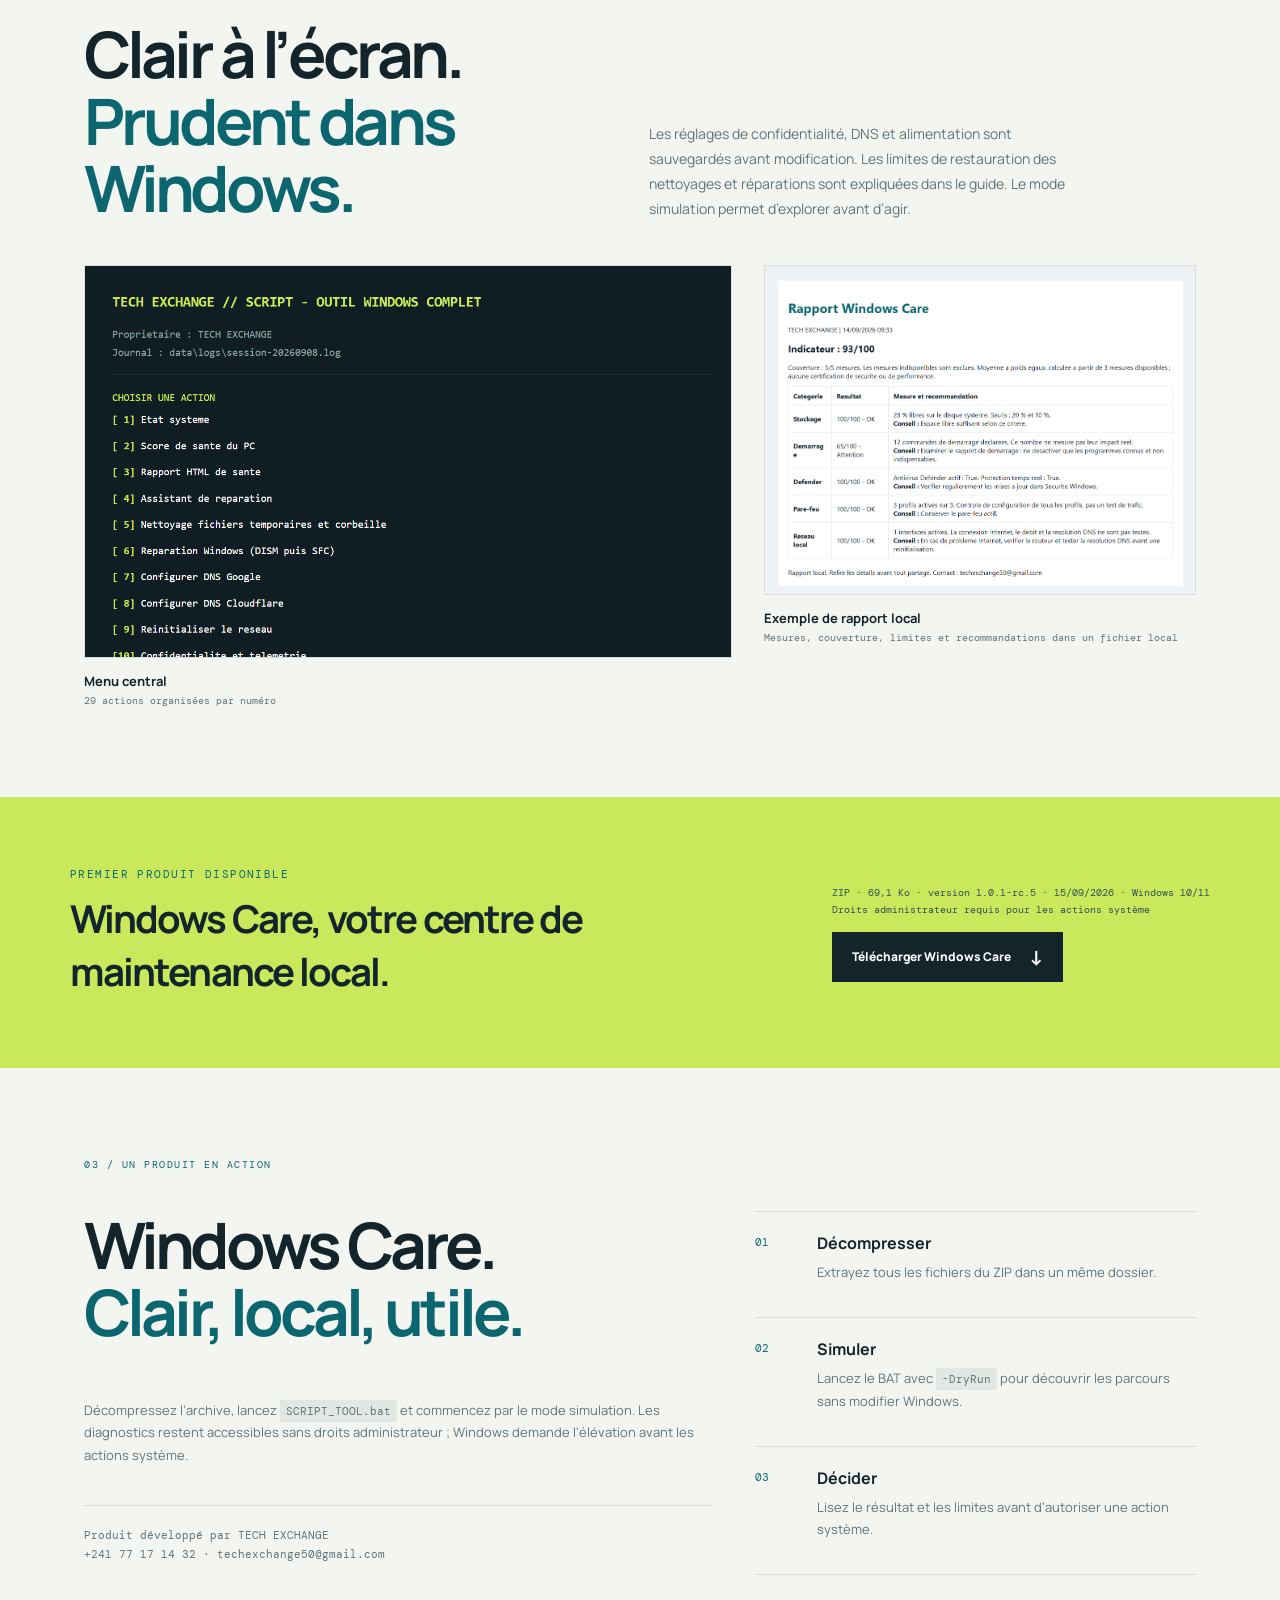
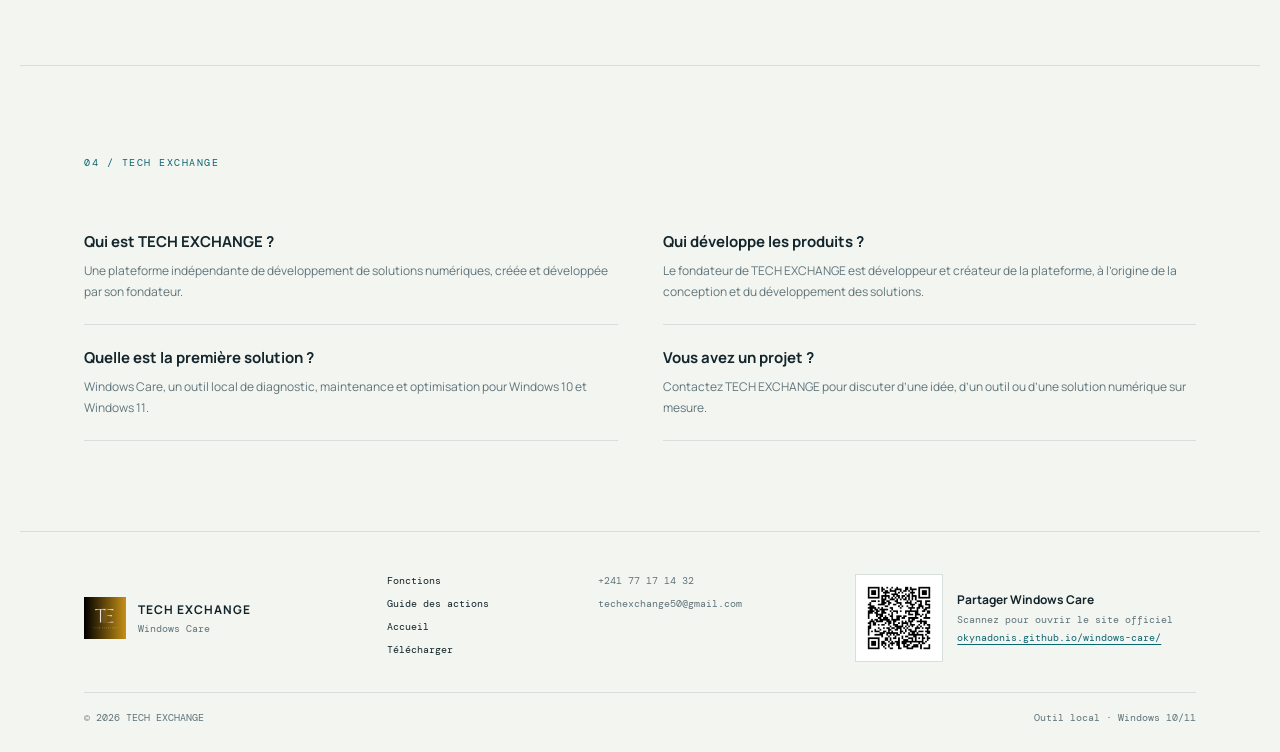
==== commit 3efc988b: "Guider les operations longues dans Windows Care rc.5" ====
--- a/site/index.html
+++ b/site/index.html
@@ -14,7 +14,7 @@
     <nav class="top-nav" aria-label="Navigation principale"><a href="guide.html">Guide des actions</a><a class="contact" href="mailto:techexchange50@gmail.com">Nous contacter</a></nav>
   </header>
   <aside class="release-notice" aria-label="Statut de la version">
-    <strong>Version de test publique — 1.0.1-rc.4</strong>
+    <strong>Version de test publique — 1.0.1-rc.5</strong>
     <p>La validation réelle des actions système sur Windows 10 et 11 reste à terminer. Commencez par le mode simulation et consultez les limites de restauration dans le guide. Les fichiers supprimés par le nettoyage ne sont pas récupérables par Windows Care.</p>
     <a href="https://github.com/OkynAdonis/windows-care/issues/new">Signaler un problème sur GitHub</a>
   </aside>
@@ -28,7 +28,7 @@
           <a class="button primary download-button" href="SCRIPT_TOOL.zip" download data-download>Télécharger Windows Care <span>↓</span></a>
           <a class="button secondary" href="#features">Découvrir les fonctions</a>
         </div>
-        <p class="download-meta"><span data-release>ZIP · 66,5 Ko · version 1.0.1-rc.4 · 15/09/2026</span><br>Windows 10/11 · droits administrateur requis pour les actions système<br>Mode simulation disponible · exécution locale · SHA-256 : <code data-sha256>3CDCD995783038024A20DE19B2B407CADEA3B6C1EE7B3F4685B17A7D30CD03E3</code></p>
+        <p class="download-meta"><span data-release>ZIP · 69,1 Ko · version 1.0.1-rc.5 · 15/09/2026</span><br>Windows 10/11 · droits administrateur requis pour les actions système<br>Mode simulation disponible · exécution locale · SHA-256 : <code data-sha256>7C762E4807D366F957D9D9AF4A16EB9956F2FEF94AD86B19C61290498EAE5CC0</code></p>
       </div>
       <div class="dashboard" aria-label="Aperçu du tableau de bord">
         <div class="dash-head"><span>WINDOWS CARE / APERÇU</span><b>● EXEMPLE</b></div>
@@ -56,7 +56,7 @@
     </section>
     <section class="download-band">
       <div><p class="eyebrow">Premier produit disponible</p><h2>Windows Care, votre centre de maintenance local.</h2></div>
-      <div><p class="download-meta dark-meta"><span data-release>ZIP · 66,5 Ko · version 1.0.1-rc.4 · 15/09/2026</span> · Windows 10/11<br>Droits administrateur requis pour les actions système</p><a class="button primary download-button" href="SCRIPT_TOOL.zip" download data-download>Télécharger Windows Care <span>↓</span></a></div>
+      <div><p class="download-meta dark-meta"><span data-release>ZIP · 69,1 Ko · version 1.0.1-rc.5 · 15/09/2026</span> · Windows 10/11<br>Droits administrateur requis pour les actions système</p><a class="button primary download-button" href="SCRIPT_TOOL.zip" download data-download>Télécharger Windows Care <span>↓</span></a></div>
     </section>
       <section class="section details reveal">
       <div class="section-label">03 / Un produit en action</div>
--- a/site/styles.css
+++ b/site/styles.css
@@ -54,6 +54,7 @@
 .dash-line i { animation: signal 1.8s ease-in-out infinite; }
 .console-cursor { animation:cursor-blink 1s steps(1) infinite; background:var(--lime); display:inline-block; height:13px; margin-left:7px; vertical-align:-2px; width:6px; }
 .download-button.download-started { background:var(--ink); box-shadow:0 0 0 4px #c9e85b66; }
+.download-button.download-started::after { animation:loader-spin .8s linear infinite; border:2px solid #ffffff66; border-radius:50%; border-top-color:var(--lime); content:''; flex:0 0 15px; height:15px; width:15px; }
 .js-motion .reveal { opacity:0; transform:translateY(24px); transition:opacity 700ms ease var(--reveal-delay, 0ms), transform 700ms ease var(--reveal-delay, 0ms); }
 .js-motion .reveal.is-visible { opacity:1; transform:none; }
 .button, .feature-grid article, .shot, .faq-grid div { transition:transform 320ms ease, border-color 320ms ease, background-color 320ms ease, color 320ms ease; }
@@ -71,6 +72,7 @@
 @keyframes signal { 0%,100% { box-shadow:0 0 0 0 #c9e85b66; } 50% { box-shadow:0 0 0 7px #c9e85b00; } }
 @keyframes cursor-blink { 0%,45% { opacity:1; } 46%,100% { opacity:0; } }
 @keyframes score-fill { from { opacity:.4; } to { opacity:1; } }
+@keyframes loader-spin { to { transform:rotate(360deg); } }
 .section { margin:auto; max-width:1240px; padding:90px 5vw; }
 .section-label { color:var(--teal); font-size:10px; letter-spacing:.15em; margin-bottom:40px; text-transform:uppercase; }
 .feature-grid { border-top:1px solid var(--line); display:grid; grid-template-columns:repeat(4,1fr); }
@@ -173,4 +175,5 @@
   .js-motion .reveal { opacity:1; transform:none; transition:none; }
   .button:hover, .feature-grid article:hover, .shot:hover { transform:none; }
   .console-cursor, .dash-line i { animation:none; }
+  .download-button.download-started::after { animation:none; border-color:var(--lime); }
 }
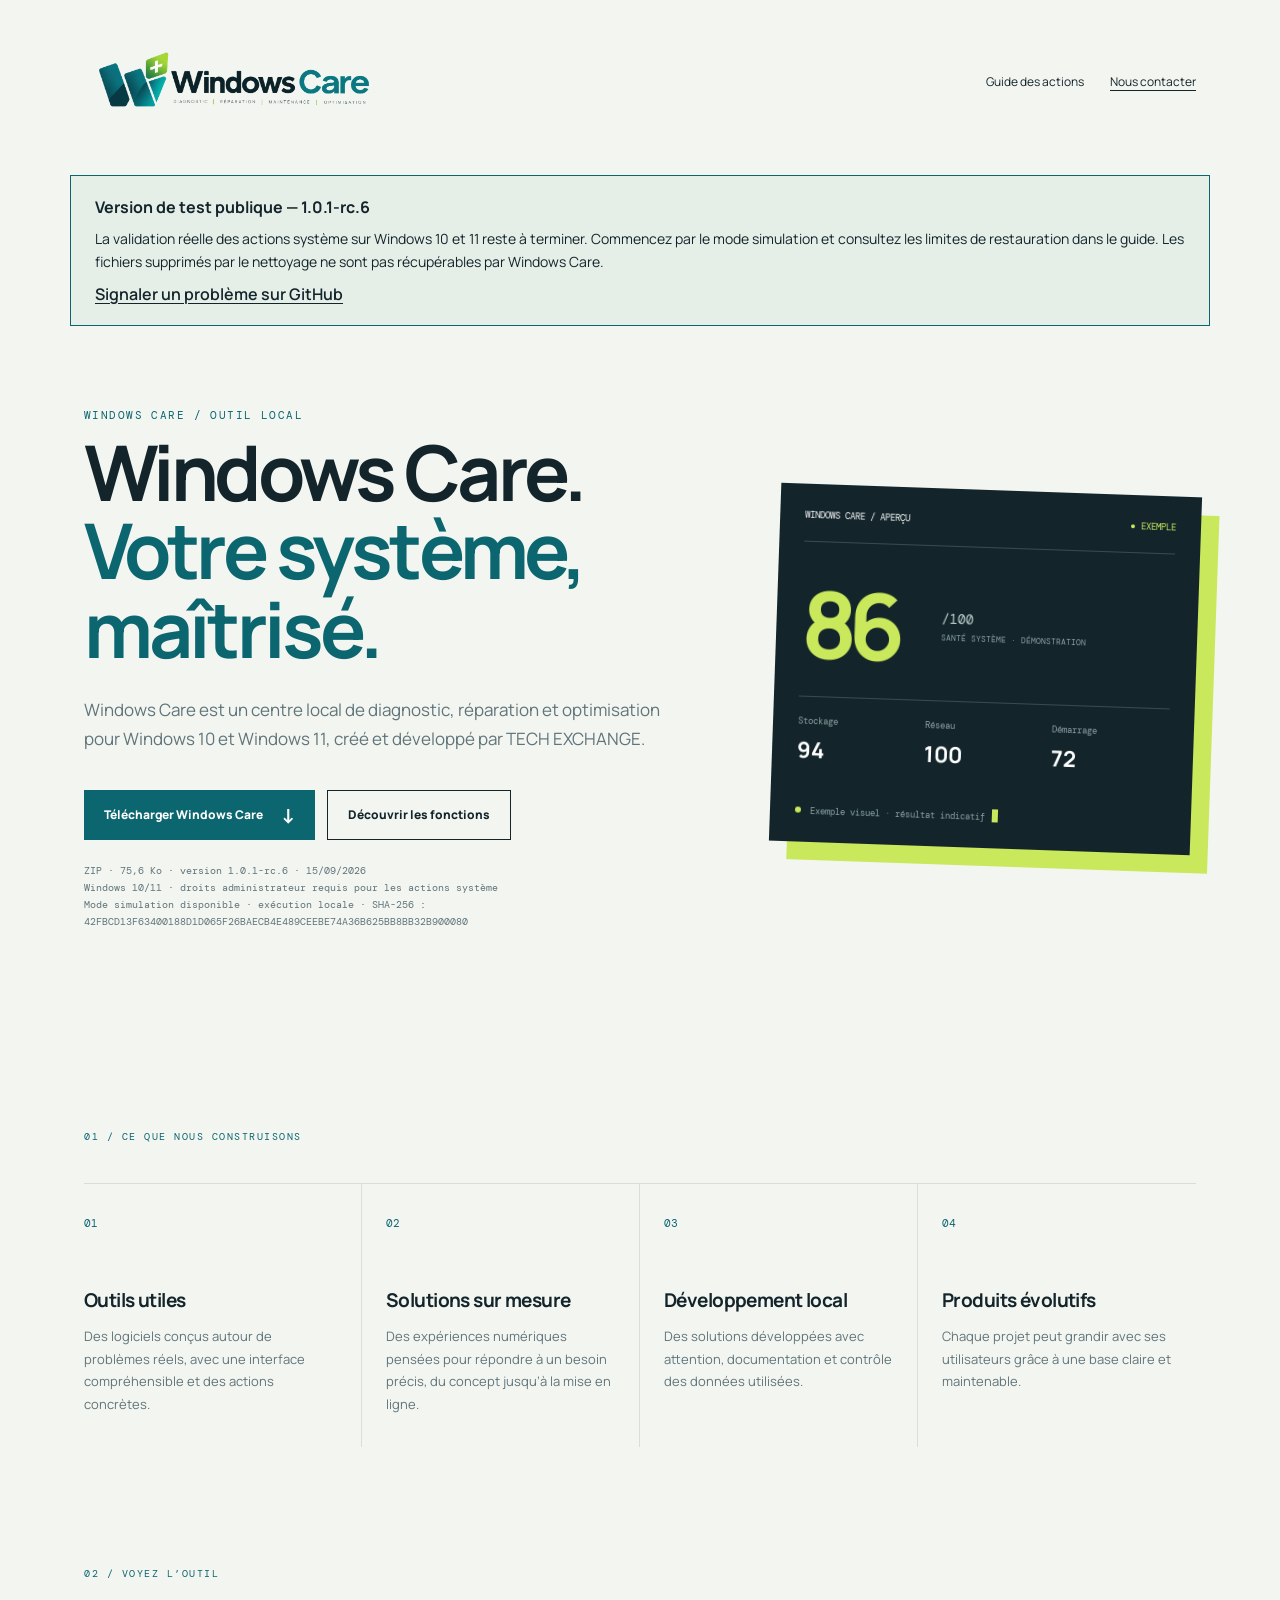
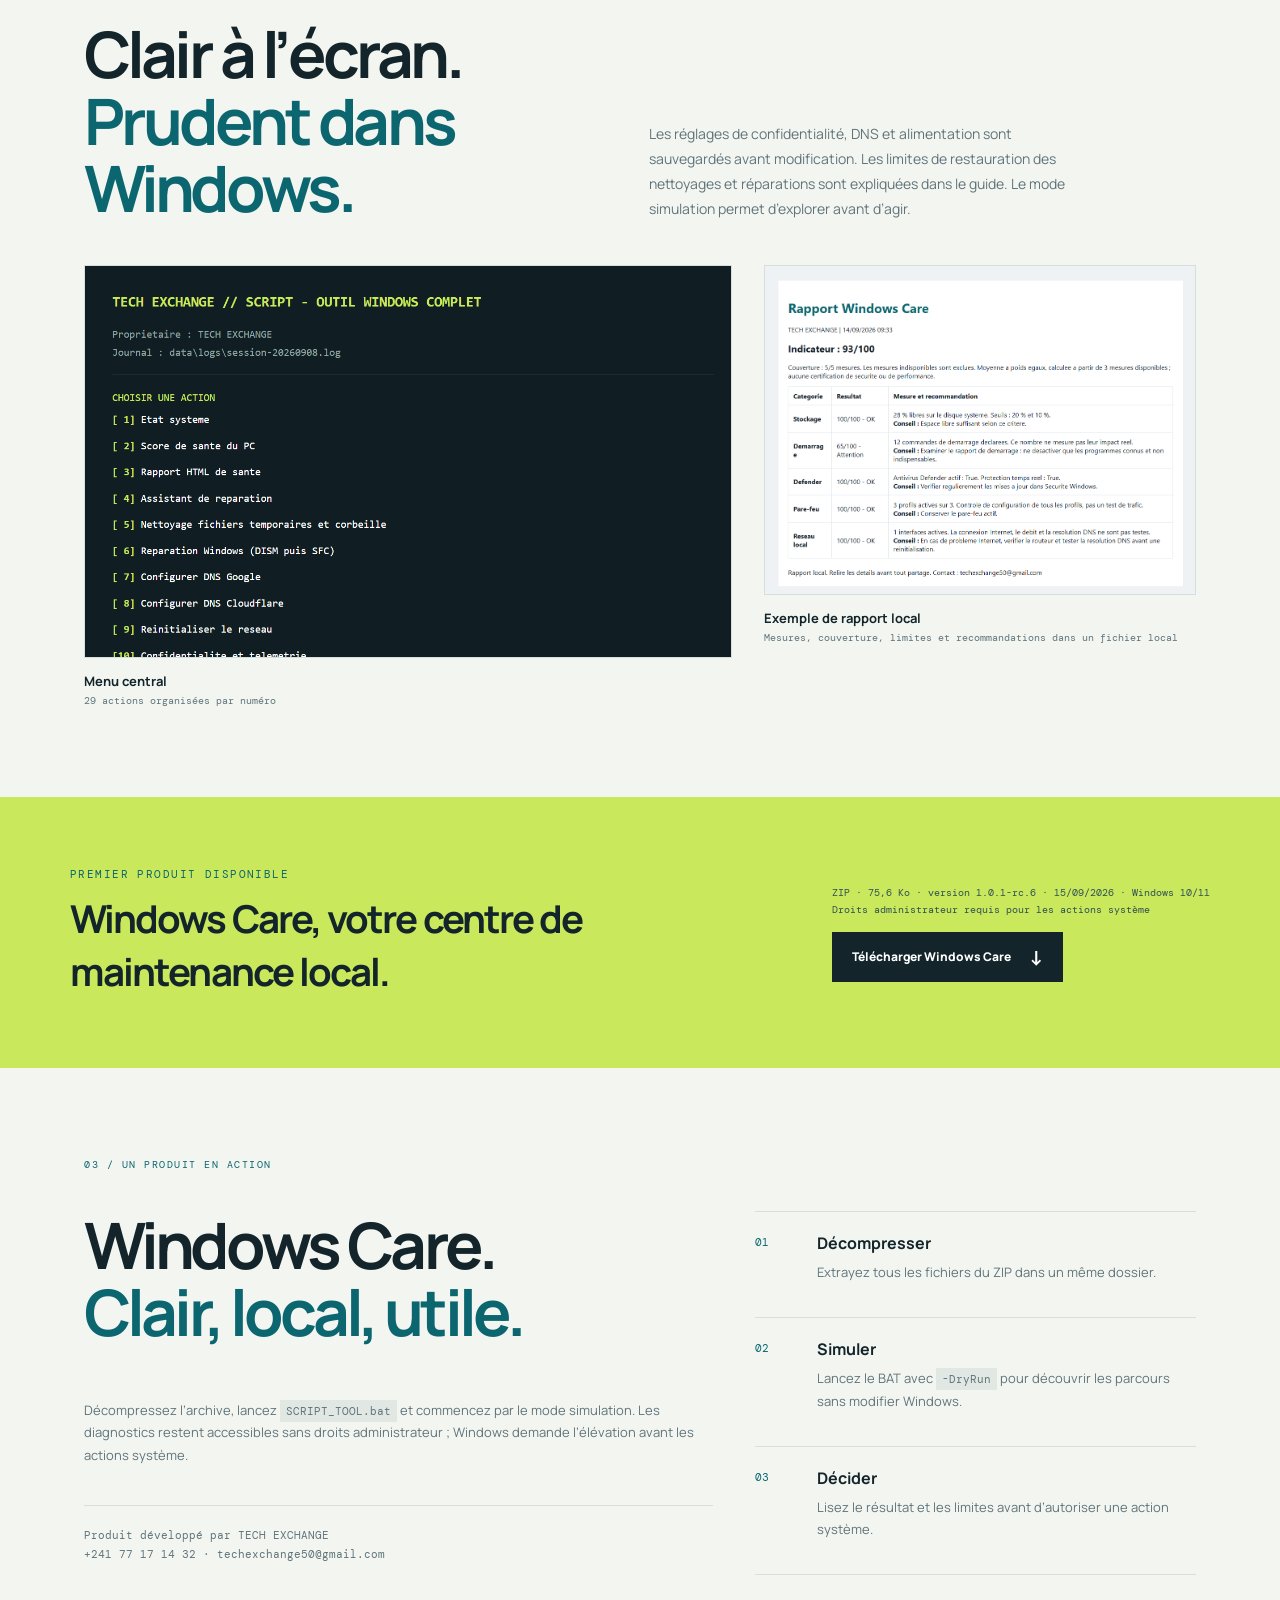
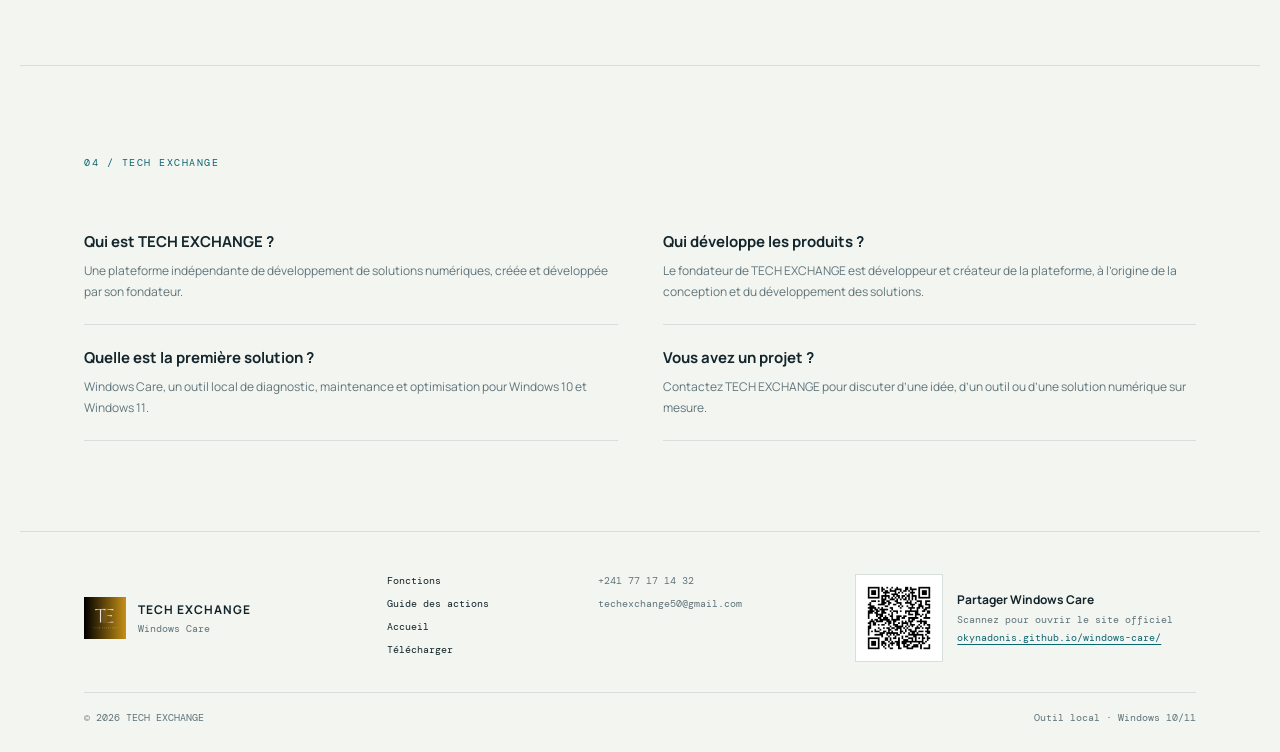
==== commit fcb34d2e: "Expliquer chaque action avant son execution en rc.6" ====
--- a/site/index.html
+++ b/site/index.html
@@ -14,7 +14,7 @@
     <nav class="top-nav" aria-label="Navigation principale"><a href="guide.html">Guide des actions</a><a class="contact" href="mailto:techexchange50@gmail.com">Nous contacter</a></nav>
   </header>
   <aside class="release-notice" aria-label="Statut de la version">
-    <strong>Version de test publique — 1.0.1-rc.5</strong>
+    <strong>Version de test publique — 1.0.1-rc.6</strong>
     <p>La validation réelle des actions système sur Windows 10 et 11 reste à terminer. Commencez par le mode simulation et consultez les limites de restauration dans le guide. Les fichiers supprimés par le nettoyage ne sont pas récupérables par Windows Care.</p>
     <a href="https://github.com/OkynAdonis/windows-care/issues/new">Signaler un problème sur GitHub</a>
   </aside>
@@ -28,7 +28,7 @@
           <a class="button primary download-button" href="SCRIPT_TOOL.zip" download data-download>Télécharger Windows Care <span>↓</span></a>
           <a class="button secondary" href="#features">Découvrir les fonctions</a>
         </div>
-        <p class="download-meta"><span data-release>ZIP · 69,1 Ko · version 1.0.1-rc.5 · 15/09/2026</span><br>Windows 10/11 · droits administrateur requis pour les actions système<br>Mode simulation disponible · exécution locale · SHA-256 : <code data-sha256>7C762E4807D366F957D9D9AF4A16EB9956F2FEF94AD86B19C61290498EAE5CC0</code></p>
+        <p class="download-meta"><span data-release>ZIP · 75,6 Ko · version 1.0.1-rc.6 · 15/09/2026</span><br>Windows 10/11 · droits administrateur requis pour les actions système<br>Mode simulation disponible · exécution locale · SHA-256 : <code data-sha256>42FBCD13F63400188D1D065F26BAECB4E489CEEBE74A36B625BB8BB32B900080</code></p>
       </div>
       <div class="dashboard" aria-label="Aperçu du tableau de bord">
         <div class="dash-head"><span>WINDOWS CARE / APERÇU</span><b>● EXEMPLE</b></div>
@@ -56,7 +56,7 @@
     </section>
     <section class="download-band">
       <div><p class="eyebrow">Premier produit disponible</p><h2>Windows Care, votre centre de maintenance local.</h2></div>
-      <div><p class="download-meta dark-meta"><span data-release>ZIP · 69,1 Ko · version 1.0.1-rc.5 · 15/09/2026</span> · Windows 10/11<br>Droits administrateur requis pour les actions système</p><a class="button primary download-button" href="SCRIPT_TOOL.zip" download data-download>Télécharger Windows Care <span>↓</span></a></div>
+      <div><p class="download-meta dark-meta"><span data-release>ZIP · 75,6 Ko · version 1.0.1-rc.6 · 15/09/2026</span> · Windows 10/11<br>Droits administrateur requis pour les actions système</p><a class="button primary download-button" href="SCRIPT_TOOL.zip" download data-download>Télécharger Windows Care <span>↓</span></a></div>
     </section>
       <section class="section details reveal">
       <div class="section-label">03 / Un produit en action</div>
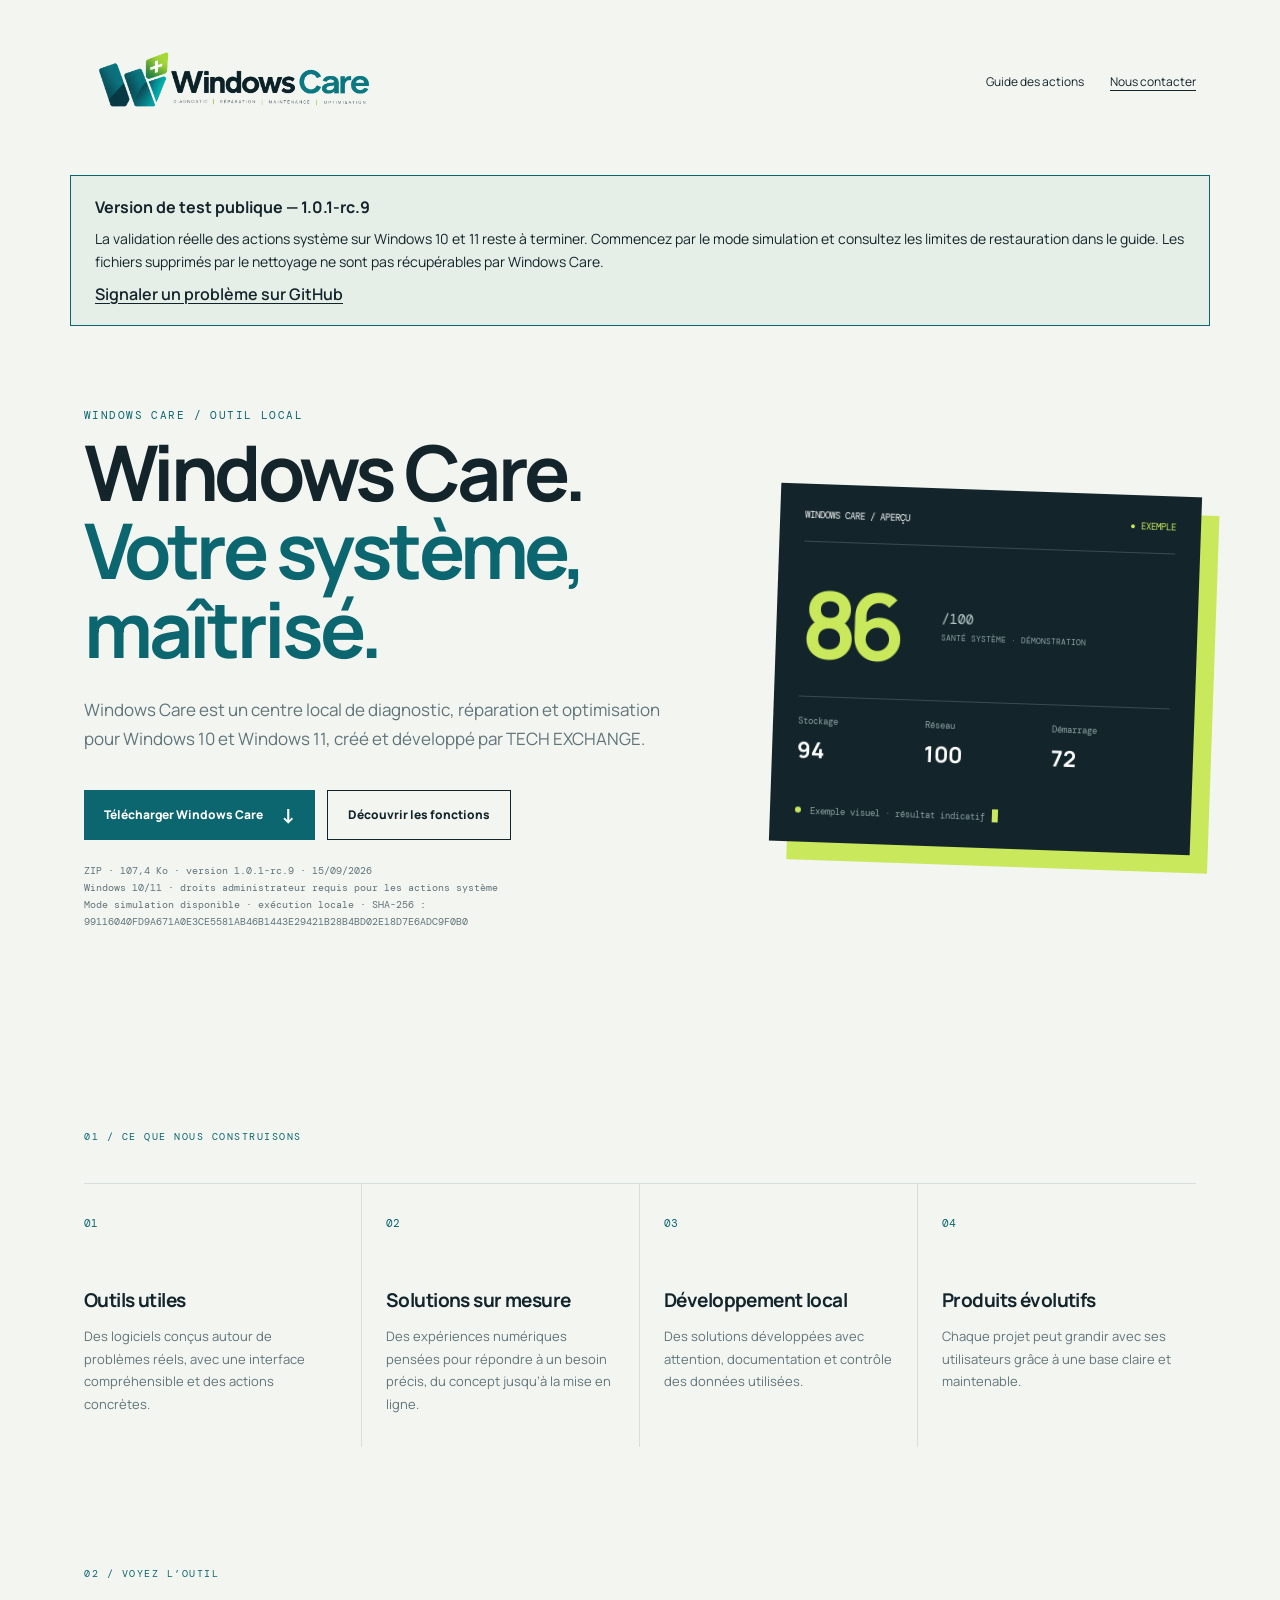
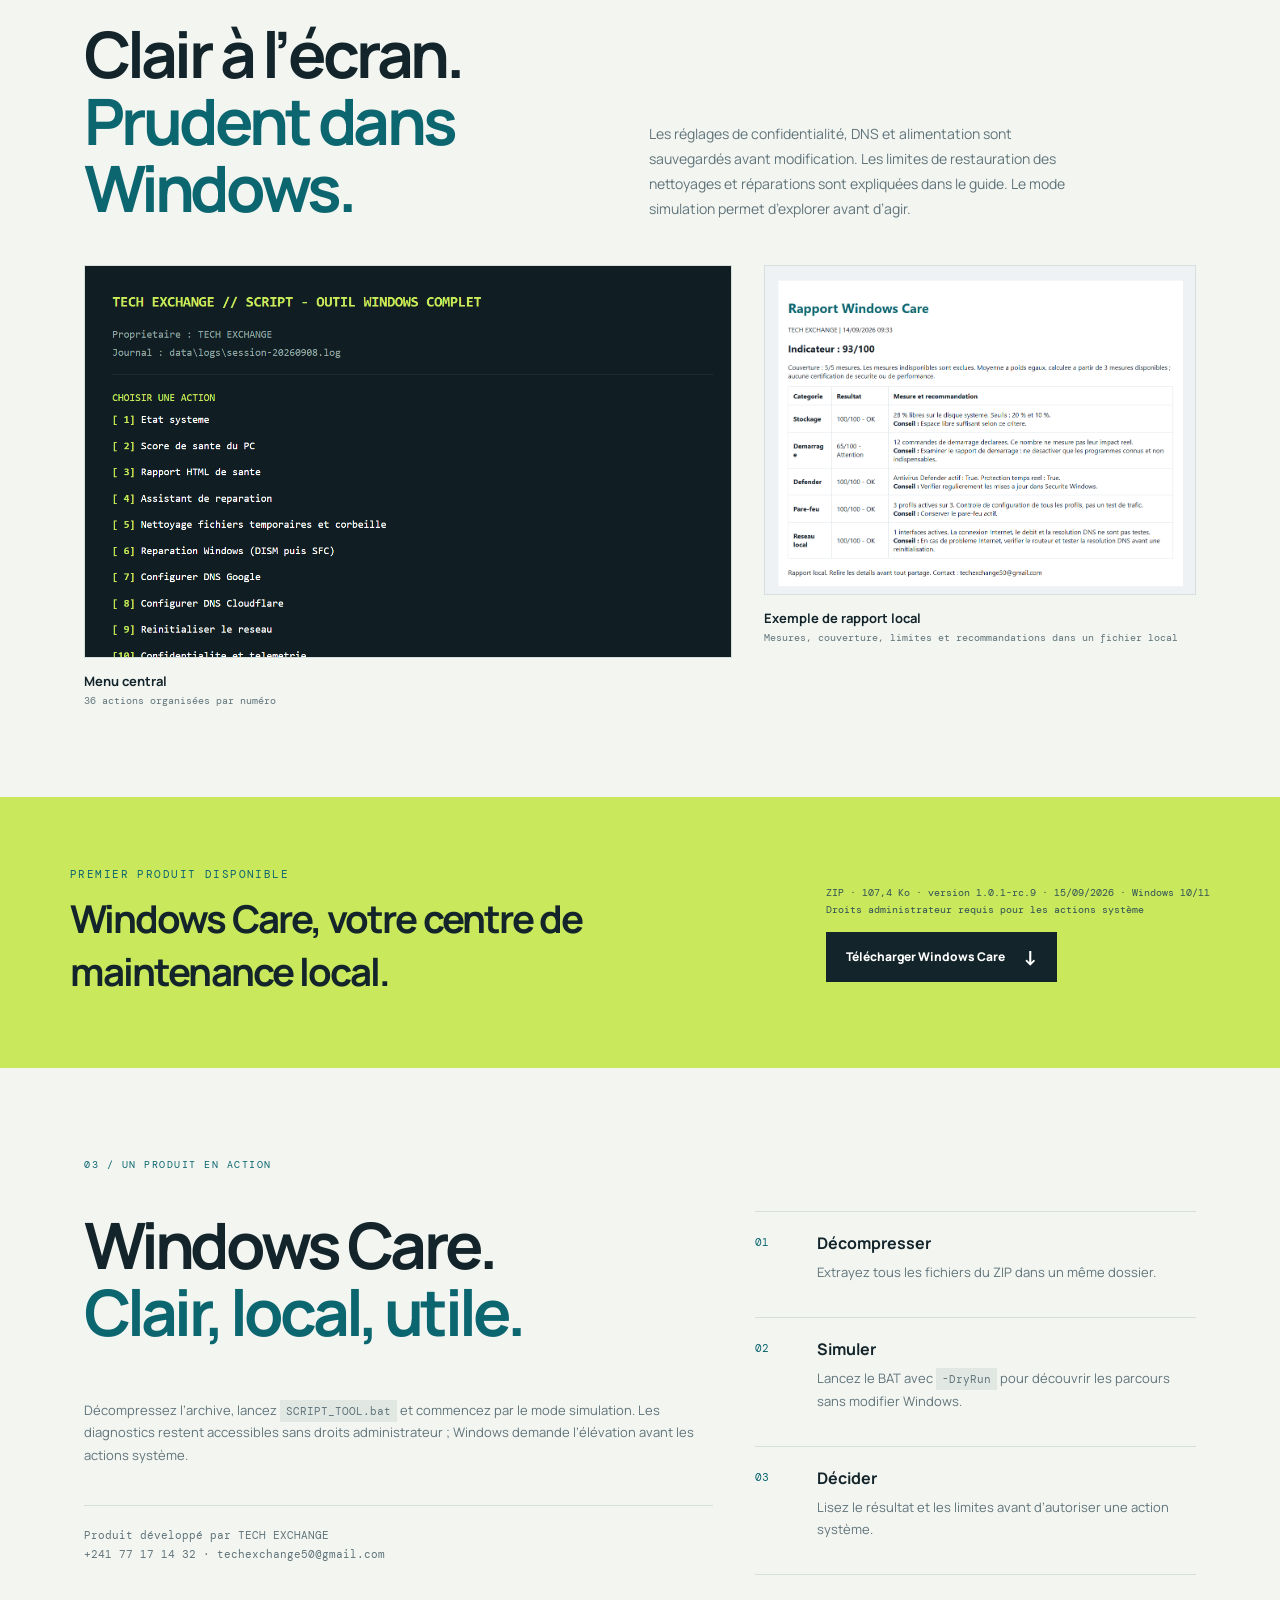
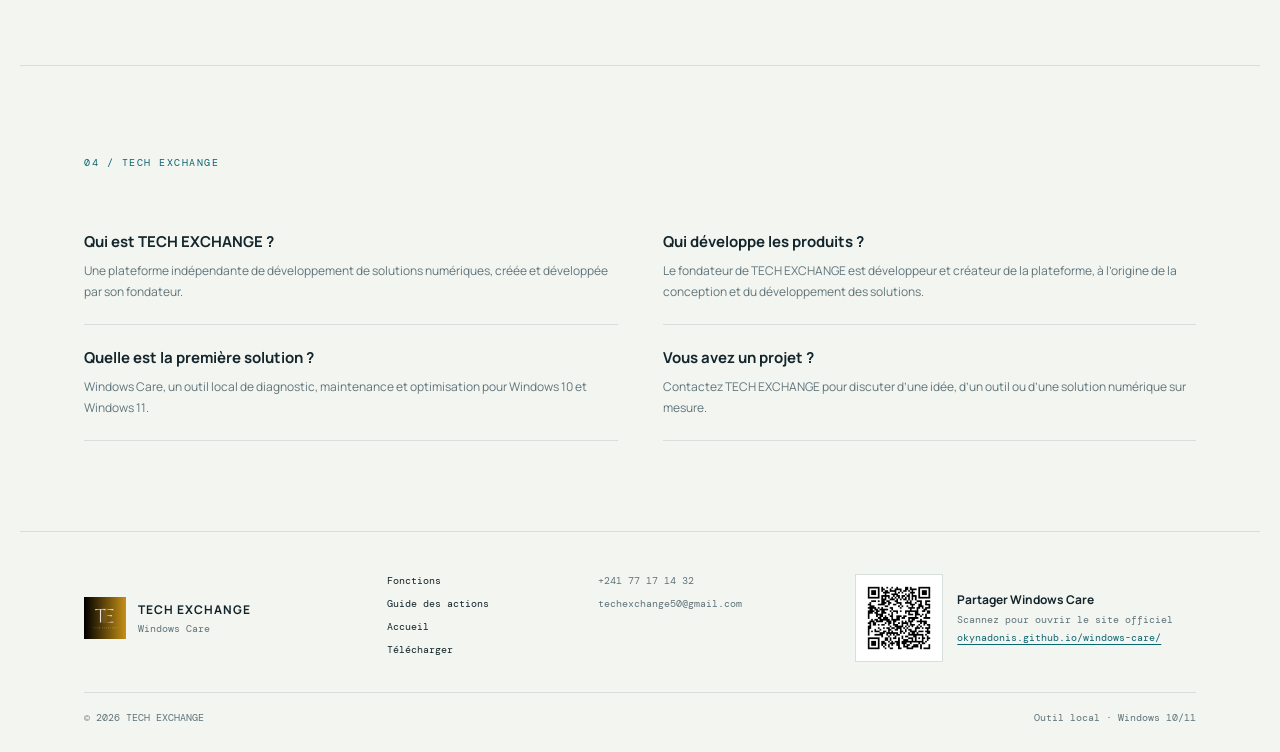
==== commit 6fc1ac12: "Ajouter les centres de diagnostic Windows Care rc.9" ====
--- a/site/index.html
+++ b/site/index.html
@@ -4,7 +4,8 @@
   <meta charset="utf-8">
   <meta name="viewport" content="width=device-width, initial-scale=1">
   <meta name="description" content="TECH EXCHANGE, plateforme de developpement de solutions numeriques creee par un developpeur independant.">
-  <link rel="icon" type="image/png" href="assets/TE.png">
+  <link rel="icon" type="image/png" href="assets/windowscareicon.png" data-product-icon="windows-care">
+  <link rel="apple-touch-icon" href="assets/windowscareicon.png">
   <title>Windows Care | TECH EXCHANGE</title>
   <link rel="stylesheet" href="styles.css">
 </head>
@@ -14,7 +15,7 @@
     <nav class="top-nav" aria-label="Navigation principale"><a href="guide.html">Guide des actions</a><a class="contact" href="mailto:techexchange50@gmail.com">Nous contacter</a></nav>
   </header>
   <aside class="release-notice" aria-label="Statut de la version">
-    <strong>Version de test publique — 1.0.1-rc.6</strong>
+    <strong>Version de test publique — 1.0.1-rc.9</strong>
     <p>La validation réelle des actions système sur Windows 10 et 11 reste à terminer. Commencez par le mode simulation et consultez les limites de restauration dans le guide. Les fichiers supprimés par le nettoyage ne sont pas récupérables par Windows Care.</p>
     <a href="https://github.com/OkynAdonis/windows-care/issues/new">Signaler un problème sur GitHub</a>
   </aside>
@@ -28,7 +29,7 @@
           <a class="button primary download-button" href="SCRIPT_TOOL.zip" download data-download>Télécharger Windows Care <span>↓</span></a>
           <a class="button secondary" href="#features">Découvrir les fonctions</a>
         </div>
-        <p class="download-meta"><span data-release>ZIP · 75,6 Ko · version 1.0.1-rc.6 · 15/09/2026</span><br>Windows 10/11 · droits administrateur requis pour les actions système<br>Mode simulation disponible · exécution locale · SHA-256 : <code data-sha256>42FBCD13F63400188D1D065F26BAECB4E489CEEBE74A36B625BB8BB32B900080</code></p>
+        <p class="download-meta"><span data-release>ZIP · 107,4 Ko · version 1.0.1-rc.9 · 15/09/2026</span><br>Windows 10/11 · droits administrateur requis pour les actions système<br>Mode simulation disponible · exécution locale · SHA-256 : <code data-sha256>99116040FD9A671A0E3CE5581AB46B1443E29421B28B4BD02E18D7E6ADC9F0B0</code></p>
       </div>
       <div class="dashboard" aria-label="Aperçu du tableau de bord">
         <div class="dash-head"><span>WINDOWS CARE / APERÇU</span><b>● EXEMPLE</b></div>
@@ -50,13 +51,13 @@
       <div class="section-label">02 / Voyez l’outil</div>
       <div class="section-intro"><h2>Clair à l’écran.<br><em>Prudent dans Windows.</em></h2><p>Les réglages de confidentialité, DNS et alimentation sont sauvegardés avant modification. Les limites de restauration des nettoyages et réparations sont expliquées dans le guide. Le mode simulation permet d’explorer avant d’agir.</p></div>
       <div class="shots-grid">
-        <figure class="shot shot-menu"><img src="assets/tool-menu.png" alt="Capture du menu vertical SCRIPT - Outil Windows"><figcaption><b>Menu central</b><span>29 actions organisées par numéro</span></figcaption></figure>
+        <figure class="shot shot-menu"><img src="assets/tool-menu.png" alt="Capture du menu vertical SCRIPT - Outil Windows"><figcaption><b>Menu central</b><span>36 actions organisées par numéro</span></figcaption></figure>
         <figure class="shot shot-report"><img src="assets/report-preview.png" alt="Exemple de rapport Windows Care affichant cinq mesures, un indicateur de 93 sur 100 et des recommandations" width="1063" height="819" loading="lazy" decoding="async"><figcaption><b>Exemple de rapport local</b><span>Mesures, couverture, limites et recommandations dans un fichier local</span></figcaption></figure>
       </div>
     </section>
     <section class="download-band">
       <div><p class="eyebrow">Premier produit disponible</p><h2>Windows Care, votre centre de maintenance local.</h2></div>
-      <div><p class="download-meta dark-meta"><span data-release>ZIP · 75,6 Ko · version 1.0.1-rc.6 · 15/09/2026</span> · Windows 10/11<br>Droits administrateur requis pour les actions système</p><a class="button primary download-button" href="SCRIPT_TOOL.zip" download data-download>Télécharger Windows Care <span>↓</span></a></div>
+      <div><p class="download-meta dark-meta"><span data-release>ZIP · 107,4 Ko · version 1.0.1-rc.9 · 15/09/2026</span> · Windows 10/11<br>Droits administrateur requis pour les actions système</p><a class="button primary download-button" href="SCRIPT_TOOL.zip" download data-download>Télécharger Windows Care <span>↓</span></a></div>
     </section>
       <section class="section details reveal">
       <div class="section-label">03 / Un produit en action</div>
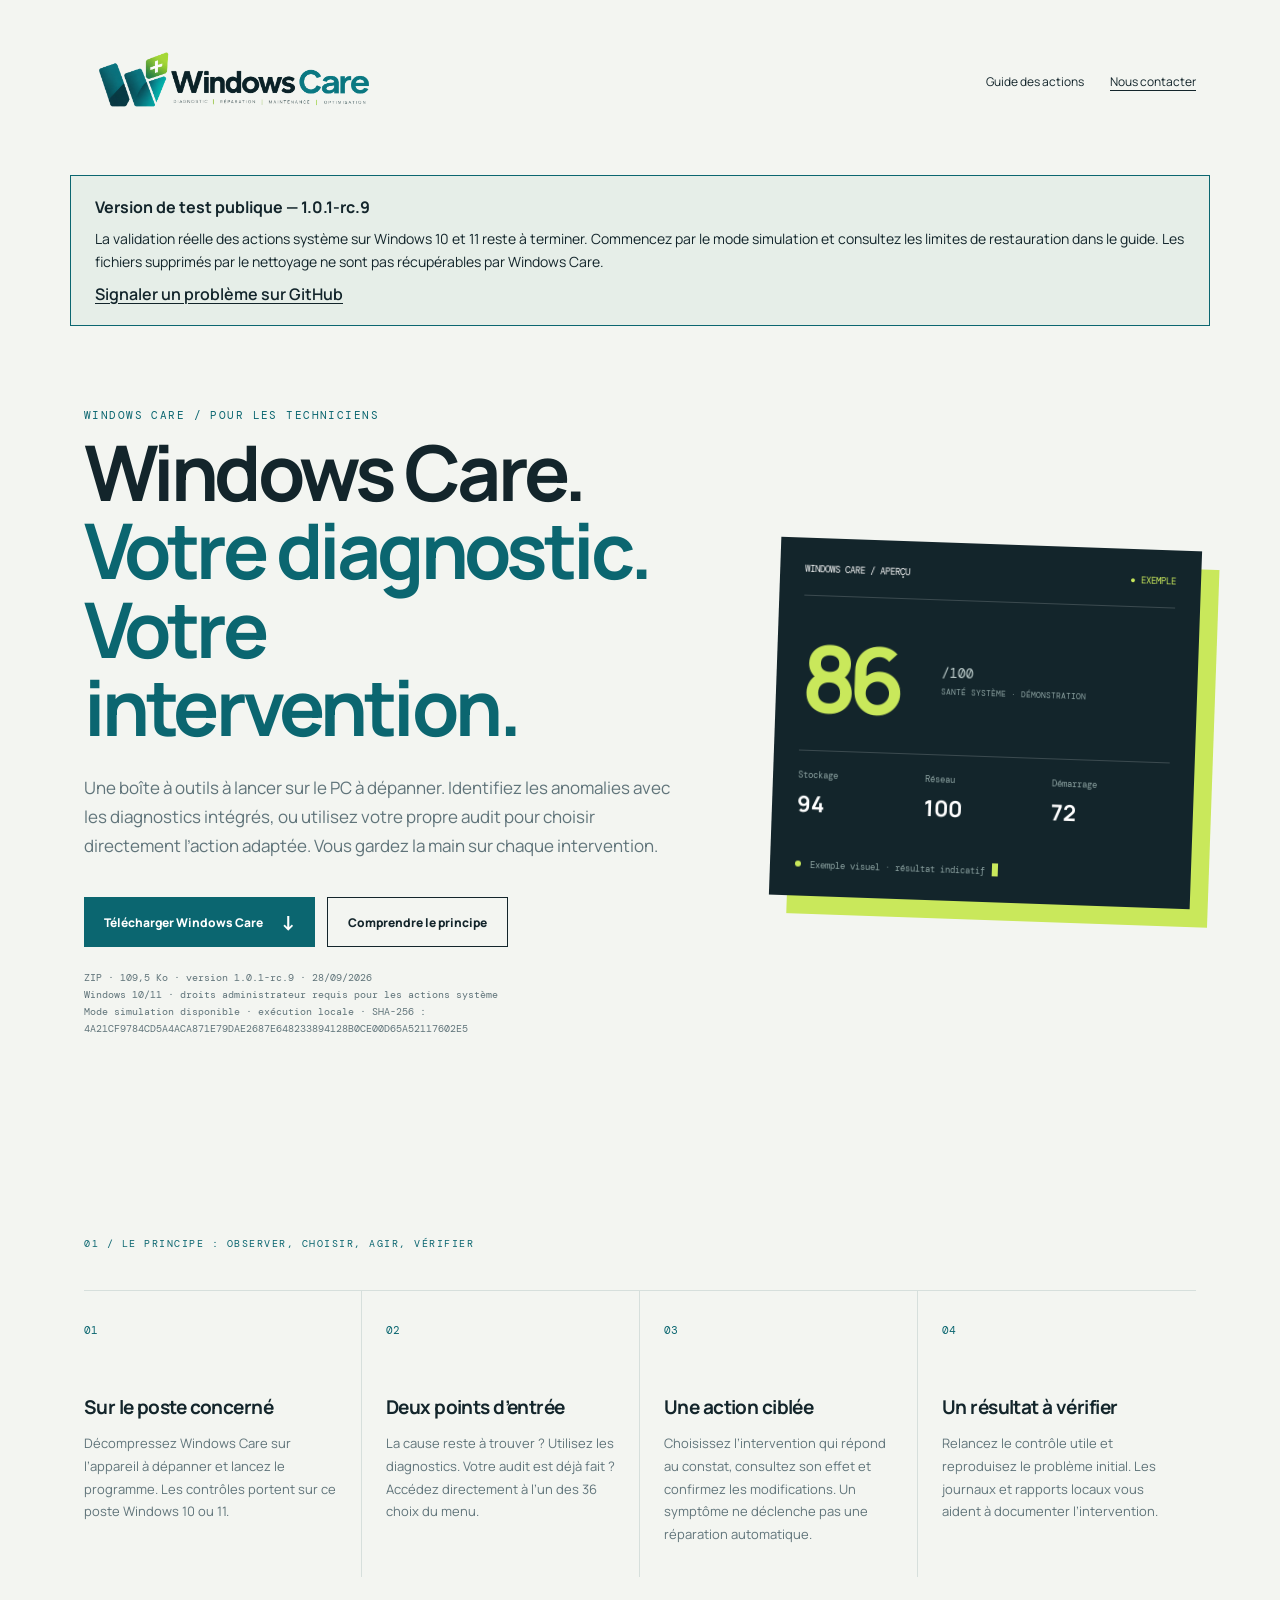
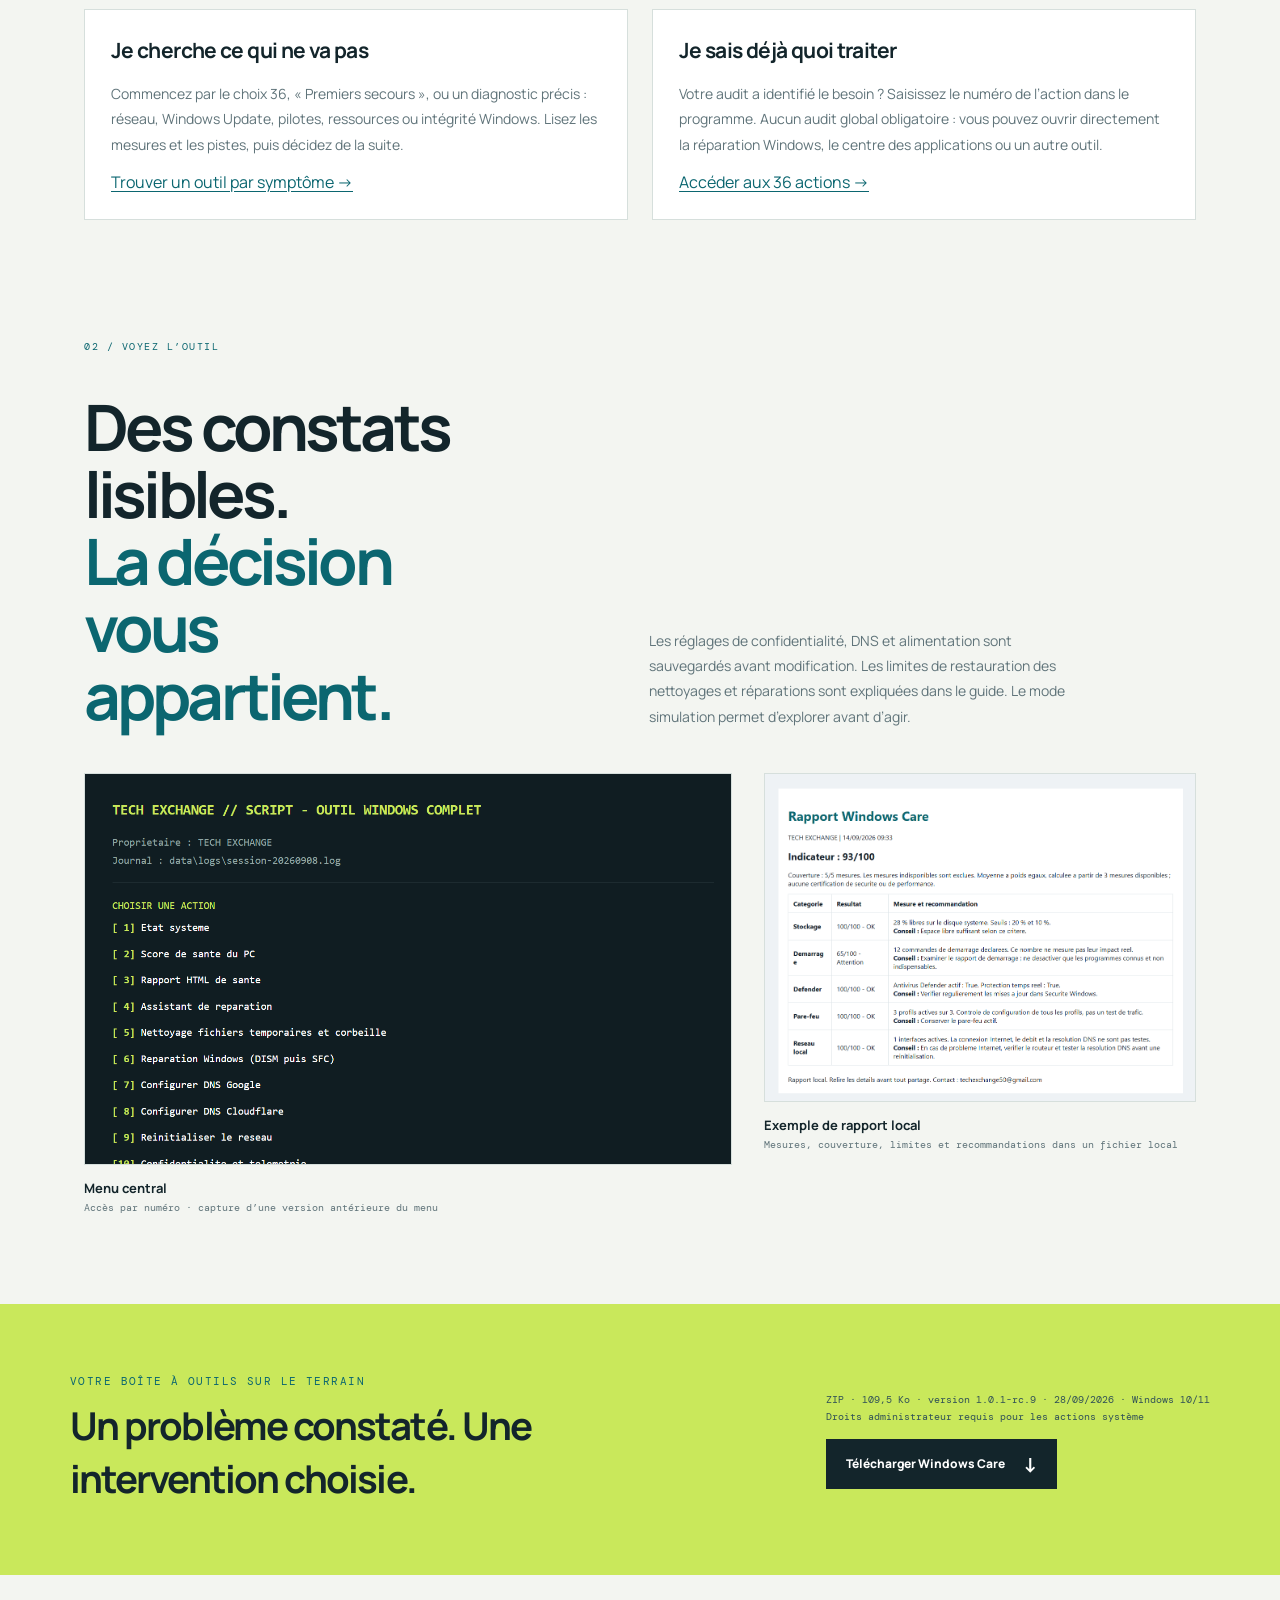
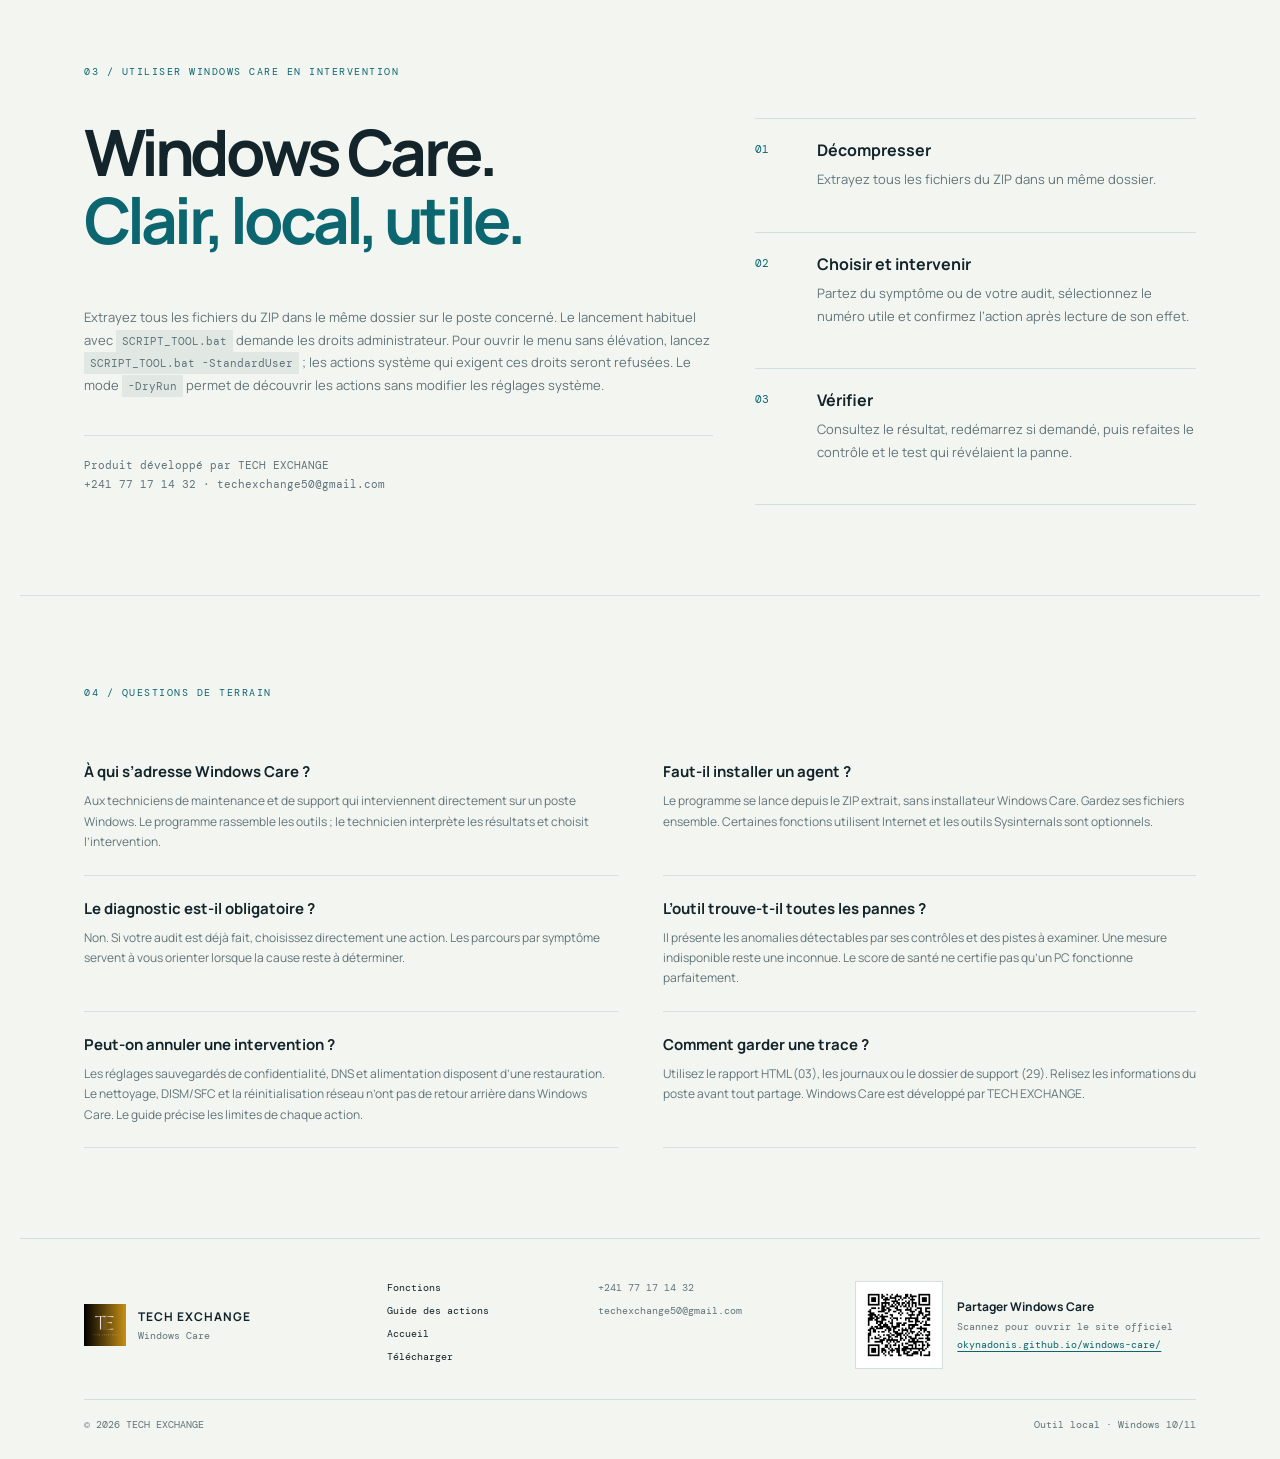
==== commit 917c820a: "Clarifier le parcours technicien et enrichir le site Windows Care Documenter les diagnostics faculta" ====
--- a/site/index.html
+++ b/site/index.html
@@ -3,7 +3,7 @@
 <head>
   <meta charset="utf-8">
   <meta name="viewport" content="width=device-width, initial-scale=1">
-  <meta name="description" content="TECH EXCHANGE, plateforme de developpement de solutions numeriques creee par un developpeur independant.">
+  <meta name="description" content="Windows Care : la boîte à outils des techniciens Windows. Diagnostic sur le poste, choix d’une action ciblée et vérification du résultat.">
   <link rel="icon" type="image/png" href="assets/windowscareicon.png" data-product-icon="windows-care">
   <link rel="apple-touch-icon" href="assets/windowscareicon.png">
   <title>Windows Care | TECH EXCHANGE</title>
@@ -22,14 +22,14 @@
   <main id="top">
     <section class="hero">
       <div class="hero-copy">
-        <p class="eyebrow">Windows Care / outil local</p>
-        <h1>Windows Care.<br><em>Votre système, maîtrisé.</em></h1>
-        <p class="intro">Windows Care est un centre local de diagnostic, réparation et optimisation pour Windows 10 et Windows 11, créé et développé par TECH EXCHANGE.</p>
+        <p class="eyebrow">Windows Care / pour les techniciens</p>
+        <h1>Windows Care.<br><em>Votre diagnostic.<br>Votre intervention.</em></h1>
+        <p class="intro">Une boîte à outils à lancer sur le PC à dépanner. Identifiez les anomalies avec les diagnostics intégrés, ou utilisez votre propre audit pour choisir directement l’action adaptée. Vous gardez la main sur chaque intervention.</p>
         <div class="actions">
           <a class="button primary download-button" href="SCRIPT_TOOL.zip" download data-download>Télécharger Windows Care <span>↓</span></a>
-          <a class="button secondary" href="#features">Découvrir les fonctions</a>
+          <a class="button secondary" href="#features">Comprendre le principe</a>
         </div>
-        <p class="download-meta"><span data-release>ZIP · 107,4 Ko · version 1.0.1-rc.9 · 15/09/2026</span><br>Windows 10/11 · droits administrateur requis pour les actions système<br>Mode simulation disponible · exécution locale · SHA-256 : <code data-sha256>99116040FD9A671A0E3CE5581AB46B1443E29421B28B4BD02E18D7E6ADC9F0B0</code></p>
+        <p class="download-meta"><span data-release>ZIP · 109,5 Ko · version 1.0.1-rc.9 · 28/09/2026</span><br>Windows 10/11 · droits administrateur requis pour les actions système<br>Mode simulation disponible · exécution locale · SHA-256 : <code data-sha256>4A21CF9784CD5A4ACA871E79DAE2687E648233894128B0CE00D65A52117602E5</code></p>
       </div>
       <div class="dashboard" aria-label="Aperçu du tableau de bord">
         <div class="dash-head"><span>WINDOWS CARE / APERÇU</span><b>● EXEMPLE</b></div>
@@ -39,37 +39,43 @@
       </div>
     </section>
     <section id="features" class="section">
-      <div class="section-label">01 / Ce que nous construisons</div>
+      <div class="section-label">01 / Le principe : observer, choisir, agir, vérifier</div>
       <div class="feature-grid">
-        <article><span class="number">01</span><h2>Outils utiles</h2><p>Des logiciels conçus autour de problèmes réels, avec une interface compréhensible et des actions concrètes.</p></article>
-        <article><span class="number">02</span><h2>Solutions sur mesure</h2><p>Des expériences numériques pensées pour répondre à un besoin précis, du concept jusqu’à la mise en ligne.</p></article>
-        <article><span class="number">03</span><h2>Développement local</h2><p>Des solutions développées avec attention, documentation et contrôle des données utilisées.</p></article>
-        <article><span class="number">04</span><h2>Produits évolutifs</h2><p>Chaque projet peut grandir avec ses utilisateurs grâce à une base claire et maintenable.</p></article>
+        <article><span class="number">01</span><h2>Sur le poste concerné</h2><p>Décompressez Windows Care sur l’appareil à dépanner et lancez le programme. Les contrôles portent sur ce poste Windows 10 ou 11.</p></article>
+        <article><span class="number">02</span><h2>Deux points d’entrée</h2><p>La cause reste à trouver ? Utilisez les diagnostics. Votre audit est déjà fait ? Accédez directement à l’un des 36 choix du menu.</p></article>
+        <article><span class="number">03</span><h2>Une action ciblée</h2><p>Choisissez l’intervention qui répond au constat, consultez son effet et confirmez les modifications. Un symptôme ne déclenche pas une réparation automatique.</p></article>
+        <article><span class="number">04</span><h2>Un résultat à vérifier</h2><p>Relancez le contrôle utile et reproduisez le problème initial. Les journaux et rapports locaux vous aident à documenter l’intervention.</p></article>
+      </div>
+      <div class="workflow-grid">
+        <article><h2>Je cherche ce qui ne va pas</h2><p>Commencez par le choix 36, « Premiers secours », ou un diagnostic précis : réseau, Windows Update, pilotes, ressources ou intégrité Windows. Lisez les mesures et les pistes, puis décidez de la suite.</p><a href="guide.html#symptomes">Trouver un outil par symptôme →</a></article>
+        <article><h2>Je sais déjà quoi traiter</h2><p>Votre audit a identifié le besoin ? Saisissez le numéro de l’action dans le programme. Aucun audit global obligatoire : vous pouvez ouvrir directement la réparation Windows, le centre des applications ou un autre outil.</p><a href="guide.html#actions">Accéder aux 36 actions →</a></article>
       </div>
     </section>
       <section class="section screenshots reveal">
       <div class="section-label">02 / Voyez l’outil</div>
-      <div class="section-intro"><h2>Clair à l’écran.<br><em>Prudent dans Windows.</em></h2><p>Les réglages de confidentialité, DNS et alimentation sont sauvegardés avant modification. Les limites de restauration des nettoyages et réparations sont expliquées dans le guide. Le mode simulation permet d’explorer avant d’agir.</p></div>
+      <div class="section-intro"><h2>Des constats lisibles.<br><em>La décision vous appartient.</em></h2><p>Les réglages de confidentialité, DNS et alimentation sont sauvegardés avant modification. Les limites de restauration des nettoyages et réparations sont expliquées dans le guide. Le mode simulation permet d’explorer avant d’agir.</p></div>
       <div class="shots-grid">
-        <figure class="shot shot-menu"><img src="assets/tool-menu.png" alt="Capture du menu vertical SCRIPT - Outil Windows"><figcaption><b>Menu central</b><span>36 actions organisées par numéro</span></figcaption></figure>
+        <figure class="shot shot-menu"><img src="assets/tool-menu.png" alt="Capture du menu vertical SCRIPT - Outil Windows"><figcaption><b>Menu central</b><span>Accès par numéro · capture d’une version antérieure du menu</span></figcaption></figure>
         <figure class="shot shot-report"><img src="assets/report-preview.png" alt="Exemple de rapport Windows Care affichant cinq mesures, un indicateur de 93 sur 100 et des recommandations" width="1063" height="819" loading="lazy" decoding="async"><figcaption><b>Exemple de rapport local</b><span>Mesures, couverture, limites et recommandations dans un fichier local</span></figcaption></figure>
       </div>
     </section>
     <section class="download-band">
-      <div><p class="eyebrow">Premier produit disponible</p><h2>Windows Care, votre centre de maintenance local.</h2></div>
-      <div><p class="download-meta dark-meta"><span data-release>ZIP · 107,4 Ko · version 1.0.1-rc.9 · 15/09/2026</span> · Windows 10/11<br>Droits administrateur requis pour les actions système</p><a class="button primary download-button" href="SCRIPT_TOOL.zip" download data-download>Télécharger Windows Care <span>↓</span></a></div>
+      <div><p class="eyebrow">Votre boîte à outils sur le terrain</p><h2>Un problème constaté. Une intervention choisie.</h2></div>
+      <div><p class="download-meta dark-meta"><span data-release>ZIP · 109,5 Ko · version 1.0.1-rc.9 · 28/09/2026</span> · Windows 10/11<br>Droits administrateur requis pour les actions système</p><a class="button primary download-button" href="SCRIPT_TOOL.zip" download data-download>Télécharger Windows Care <span>↓</span></a></div>
     </section>
       <section class="section details reveal">
-      <div class="section-label">03 / Un produit en action</div>
-      <div class="details-content"><div><h2>Windows Care.<br><em>Clair, local, utile.</em></h2><p>Décompressez l’archive, lancez <code>SCRIPT_TOOL.bat</code> et commencez par le mode simulation. Les diagnostics restent accessibles sans droits administrateur ; Windows demande l’élévation avant les actions système.</p><p class="small">Produit développé par TECH EXCHANGE<br>+241 77 17 14 32 · techexchange50@gmail.com</p></div><ol class="start-steps" aria-label="Démarrer Windows Care en trois étapes"><li><span>01</span><div><strong>Décompresser</strong><p>Extrayez tous les fichiers du ZIP dans un même dossier.</p></div></li><li><span>02</span><div><strong>Simuler</strong><p>Lancez le BAT avec <code>-DryRun</code> pour découvrir les parcours sans modifier Windows.</p></div></li><li><span>03</span><div><strong>Décider</strong><p>Lisez le résultat et les limites avant d’autoriser une action système.</p></div></li></ol></div>
+      <div class="section-label">03 / Utiliser Windows Care en intervention</div>
+      <div class="details-content"><div><h2>Windows Care.<br><em>Clair, local, utile.</em></h2><p>Extrayez tous les fichiers du ZIP dans le même dossier sur le poste concerné. Le lancement habituel avec <code>SCRIPT_TOOL.bat</code> demande les droits administrateur. Pour ouvrir le menu sans élévation, lancez <code>SCRIPT_TOOL.bat -StandardUser</code> ; les actions système qui exigent ces droits seront refusées. Le mode <code>-DryRun</code> permet de découvrir les actions sans modifier les réglages système.</p><p class="small">Produit développé par TECH EXCHANGE<br>+241 77 17 14 32 · techexchange50@gmail.com</p></div><ol class="start-steps" aria-label="Intervenir avec Windows Care en trois étapes"><li><span>01</span><div><strong>Décompresser</strong><p>Extrayez tous les fichiers du ZIP dans un même dossier.</p></div></li><li><span>02</span><div><strong>Choisir et intervenir</strong><p>Partez du symptôme ou de votre audit, sélectionnez le numéro utile et confirmez l’action après lecture de son effet.</p></div></li><li><span>03</span><div><strong>Vérifier</strong><p>Consultez le résultat, redémarrez si demandé, puis refaites le contrôle et le test qui révélaient la panne.</p></div></li></ol></div>
     </section>
     <section class="section faq">
-      <div class="section-label">04 / TECH EXCHANGE</div>
+      <div class="section-label">04 / Questions de terrain</div>
       <div class="faq-grid">
-        <div><h3>Qui est TECH EXCHANGE ?</h3><p>Une plateforme indépendante de développement de solutions numériques, créée et développée par son fondateur.</p></div>
-        <div><h3>Qui développe les produits ?</h3><p>Le fondateur de TECH EXCHANGE est développeur et créateur de la plateforme, à l’origine de la conception et du développement des solutions.</p></div>
-        <div><h3>Quelle est la première solution ?</h3><p>Windows Care, un outil local de diagnostic, maintenance et optimisation pour Windows 10 et Windows 11.</p></div>
-        <div><h3>Vous avez un projet ?</h3><p>Contactez TECH EXCHANGE pour discuter d’une idée, d’un outil ou d’une solution numérique sur mesure.</p></div>
+        <div><h3>À qui s’adresse Windows Care ?</h3><p>Aux techniciens de maintenance et de support qui interviennent directement sur un poste Windows. Le programme rassemble les outils ; le technicien interprète les résultats et choisit l’intervention.</p></div>
+        <div><h3>Faut-il installer un agent ?</h3><p>Le programme se lance depuis le ZIP extrait, sans installateur Windows Care. Gardez ses fichiers ensemble. Certaines fonctions utilisent Internet et les outils Sysinternals sont optionnels.</p></div>
+        <div><h3>Le diagnostic est-il obligatoire ?</h3><p>Non. Si votre audit est déjà fait, choisissez directement une action. Les parcours par symptôme servent à vous orienter lorsque la cause reste à déterminer.</p></div>
+        <div><h3>L’outil trouve-t-il toutes les pannes ?</h3><p>Il présente les anomalies détectables par ses contrôles et des pistes à examiner. Une mesure indisponible reste une inconnue. Le score de santé ne certifie pas qu’un PC fonctionne parfaitement.</p></div>
+        <div><h3>Peut-on annuler une intervention ?</h3><p>Les réglages sauvegardés de confidentialité, DNS et alimentation disposent d’une restauration. Le nettoyage, DISM/SFC et la réinitialisation réseau n’ont pas de retour arrière dans Windows Care. Le guide précise les limites de chaque action.</p></div>
+        <div><h3>Comment garder une trace ?</h3><p>Utilisez le rapport HTML (03), les journaux ou le dossier de support (29). Relisez les informations du poste avant tout partage. Windows Care est développé par TECH EXCHANGE.</p></div>
       </div>
     </section>
   </main>
--- a/site/styles.css
+++ b/site/styles.css
@@ -177,3 +177,14 @@
   .console-cursor, .dash-line i { animation:none; }
   .download-button.download-started::after { animation:none; border-color:var(--lime); }
 }
+
+/* Repères de dépannage : liens natifs utilisables même sans JavaScript. */
+.workflow-grid, .symptom-grid { display:grid; grid-template-columns:repeat(2,minmax(0,1fr)); gap:24px; margin-top:32px; }
+.workflow-grid article, .symptom-card { border:1px solid var(--line); background:var(--white); padding:26px; min-width:0; }
+.workflow-grid h2, .symptom-card h3 { font-size:21px; letter-spacing:-.03em; }
+.workflow-grid p, .symptom-card p, #symptomes > p { color:var(--muted); font-size:14px; line-height:1.8; }
+.workflow-grid a, .symptom-card a { color:var(--teal); text-underline-offset:3px; }
+.symptom-card strong { color:var(--ink); }
+.action-card:target { background:#e6eee8; outline:2px solid var(--teal); outline-offset:5px; }
+[id] { scroll-margin-top:24px; }
+@media(max-width:760px) { .workflow-grid, .symptom-grid { grid-template-columns:1fr; } }
